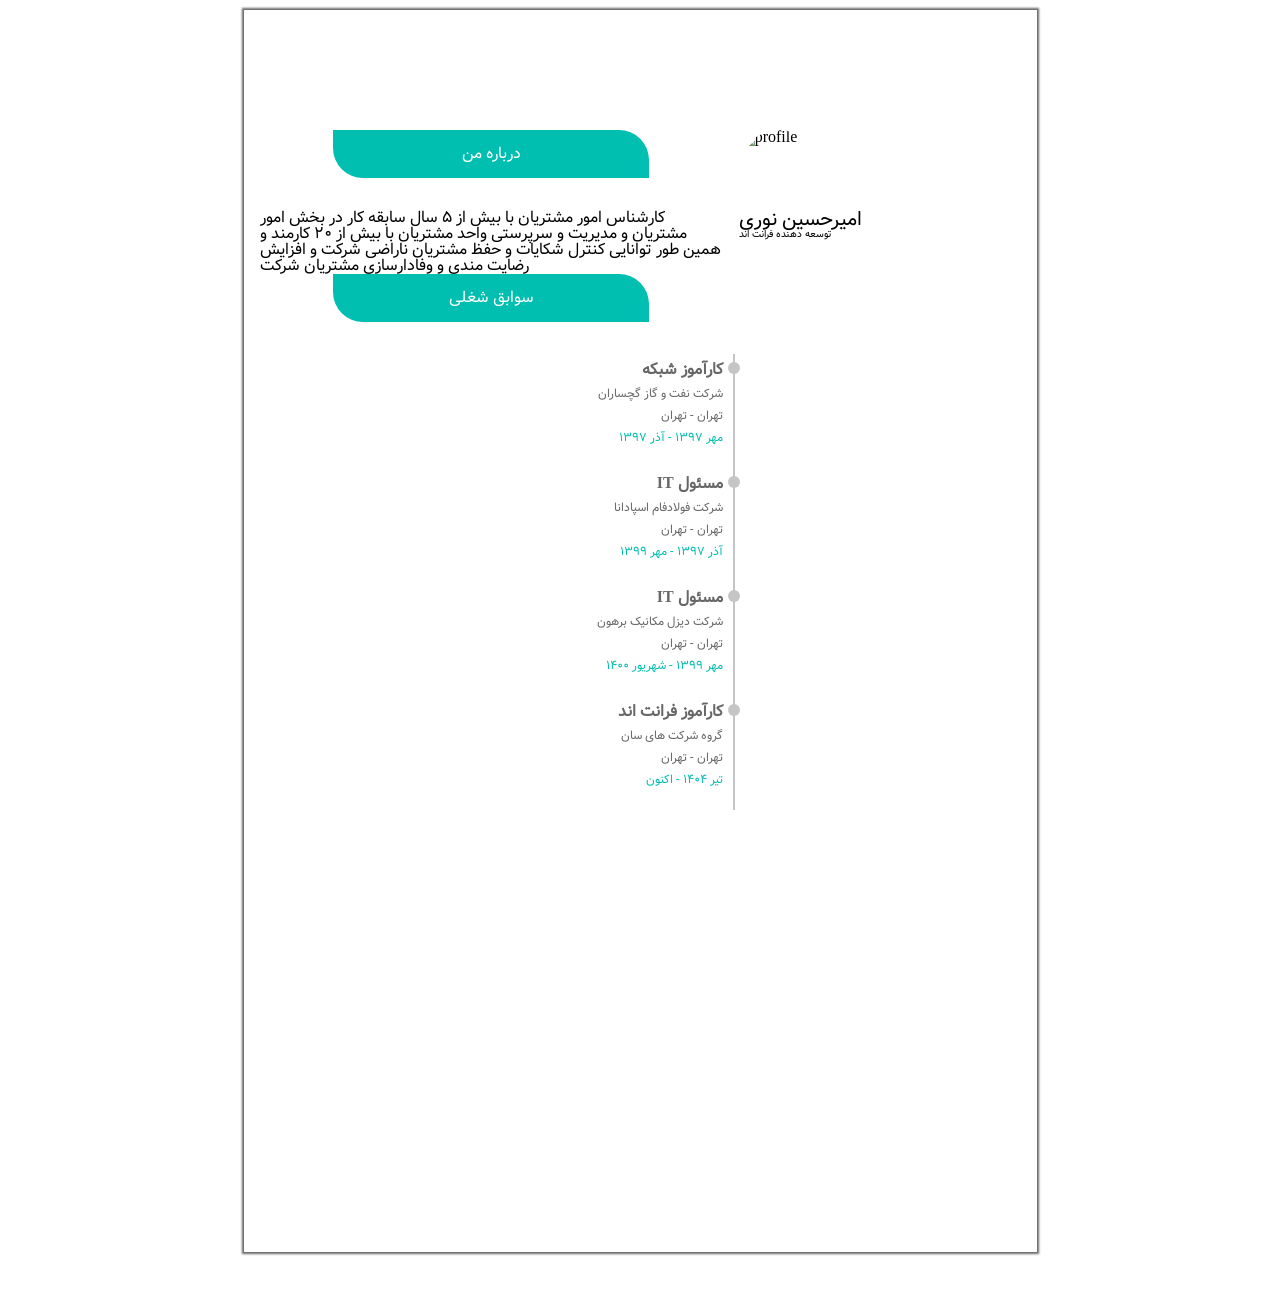
==== src/index.html @ 5779275a "fix:add 3 more work" ====
<!DOCTYPE html>
<html lang="en">
  <head>
    <meta charset="UTF-8" lang="fa-IR" dir="rtl" />
    <link rel="shortcut icon" href="favicon.ico" type="image/x-icon" />
    <link rel="stylesheet" href="./style/style.css" />
    <link rel="stylesheet" href="./style/reset.css" />
    <meta name="viewport" content="width=device-width, initial-scale=1.0" />
    <title>Document</title>
  </head>
  <body>
    <div class="container">
      <aside class="aside">
        <div class="aside__section">
          <h3 class="aside__section__title">درباره من</h3>
          <div class="aside__section__content">
            <p class="aside__section__about-me">
              کارشناس امور مشتریان با بیش از 5 سال سابقه کار در بخش امور مشتریان
              و مدیریت و سرپرستی واحد مشتریان با بیش از 20 کارمند و همین طور
              توانایی کنترل شکایات و حفظ مشتریان ناراضی شرکت و افزایش رضایت مندی
              و وفادارسازی مشتریان شرکت
            </p>
          </div>
        </div>
        <div class="aside__section">
          <h3 class="aside__section__title">سوابق شغلی</h3>
          <div class="aside__section__content">
            <div class="aside__section__work-experience work-1">
              <div class="work-experience__title">کارآموز شبکه</div>
              <div class="work-experience__office">شرکت نفت و گاز گچساران</div>
              <div class="work-experience__city">تهران - تهران</div>
              <div class="work-experience__duration">مهر 1397 - آذر 1397</div>
            </div>
            <div class="aside__section__work-experience work-2">
              <div class="work-experience__title">مسئول IT</div>
              <div class="work-experience__office">شرکت فولادفام اسپادانا</div>
              <div class="work-experience__city">تهران - تهران</div>
              <div class="work-experience__duration">آذر 1397 - مهر 1399</div>
            </div>
            <div class="aside__section__work-experience work-3">
              <div class="work-experience__title">مسئول IT</div>
              <div class="work-experience__office">شرکت دیزل مکانیک برهون</div>
              <div class="work-experience__city">تهران - تهران</div>
              <div class="work-experience__duration">
                مهر 1399 - شهریور 1400
              </div>
            </div>
            <div class="aside__section__work-experience work-4">
              <div class="work-experience__title">کارآموز فرانت اند</div>
              <div class="work-experience__office">گروه شرکت های سان</div>
              <div class="work-experience__city">تهران - تهران</div>
              <div class="work-experience__duration">تیر 1404 - اکنون</div>
            </div>
          </div>
        </div>
      </aside>
      <main class="main">
        <div class="Header__image__container">
          <img
            src="../assets/images/pro.jpg"
            alt="profile"
            class="header__image"
          />
        </div>

        <h1 class="header__title">امیرحسین نوری</h1>
        <p class="header__description">توسعه دهنده فرانت اند</p>
      </main>
    </div>
  </body>
</html>
---- src/style/style.css ----
@font-face {
    font-family: "Vazir" ;
    src: url(../../assets/fonts/Vazir/Vazir-FD-WOL.ttf) format(truetype);
}
@font-face {
    font-family: "Vazir" ;
    src: url(../../assets/fonts/Vazir/Vazir-FD-WOL.woff) format(woff);
}
@font-face {
    font-family: "Vazir" ;
    src: url(../../assets/fonts/Vazir/Vazir-FD-WOL.woff2) format(woff2);
}
@font-face {
    font-family: "Vazir-bold" ;
    src: url(../../assets/fonts/Vazir/Vazir-Bold-FD-WOL.ttf) format(truetype);
    font-weight: 600;
}
@font-face {
    font-family: "Vazir-bold" ;
    src: url(../../assets/fonts/Vazir/Vazir-Bold-FD-WOL.woff) format(woff);
    font-weight: 600;
}
@font-face {
    font-family: "Vazir-bold" ;
    src: url(../../assets/fonts/Vazir/Vazir-Bold-FD-WOL.woff2) format(woff2);
    font-weight: 600;
}
:root{
    --color-white:#fff;
    --color-black:#000;
    --color-gray:#676767;
    --color-gray-light:#c5c5c5;
    --color-green-dark:#00aa9d;
    --color-green-light:#00beb0;
    font-family: "Vazir";
}


body{
    display: flex;
    justify-content: center;
    align-items: center;
    row-gap: 16px;
    background-color: var(--color-white);
   
}
.container{
    width: 793px;
    height: 1122px;
    background-color: var(--color-white);
    display: flex;
    justify-content: center;
    align-items: center;
    gap: 16px;
    box-shadow: 0 0 2px 2px var(--color-gray);
    padding-top: 120px; 
    margin-top: 10px;
}
.main{
    flex-basis: 300px;
    height: inherit;
    padding: 32px 16px 32px 0;
}
.aside{
    flex-basis: 493px;
    height: inherit;
    padding: 64px 0 64px 16px;
}
/*header*/
.Header__image__container{
    width: 80px;
    height: 80px;
    border-radius: 50%;
}
.header__image{
    border-radius: 50%;
    width: 100%;
    height: 100%;
}
.header__title{
font-size: 20px;
}
.header__description{
font-size: 10px;
}

/*aside*/
.aside__section{
display: flex;
justify-content: center;
align-items: center;
flex-direction: column;
gap: 32px;
}
.aside__section__title{
background-color: var(--color-green-light);
font-size: 16px;
color: var(--color-white);
border-radius: 0 30px 0 30px;
justify-self: center;
padding: 16px 8px;
display: flex;
align-items: center;
justify-content: center;
width: 300px;
}
.aside__section__content{
display: flex;
flex-direction: column;
justify-content: center;
width: 100%;
}
/*about-me*/
.aside__section__about-me{

}

/*work experience*/
.aside__section__work-experience{
    direction: rtl;
    display: flex;
    flex-direction: column;
    align-items: self-start;
    row-gap: 10px;
    border-right: 2px solid var(--color-gray-light);
    padding-right: 10px;
    width: 100%;
    padding-top: 8px;
    padding-bottom: 24px;
}

.work-experience__title{
color: var(--color-gray);
font-size: 16px;
font-weight: 600;
position: relative;
}
.work-experience__title::before{
position: absolute;
content: "";
height: 12px;
background-color: var(--color-gray-light);
width: 12px;
top: 0px;
right: -17px;
border-radius: 50%;
}
.work-experience__office{
color: var(--color-gray);
font-size: 12px;
}
.work-experience__city{
color: var(--color-gray);
font-size: 12px;
}
.work-experience__duration{
color: var(--color-green-light);
font-size: 12px;
}
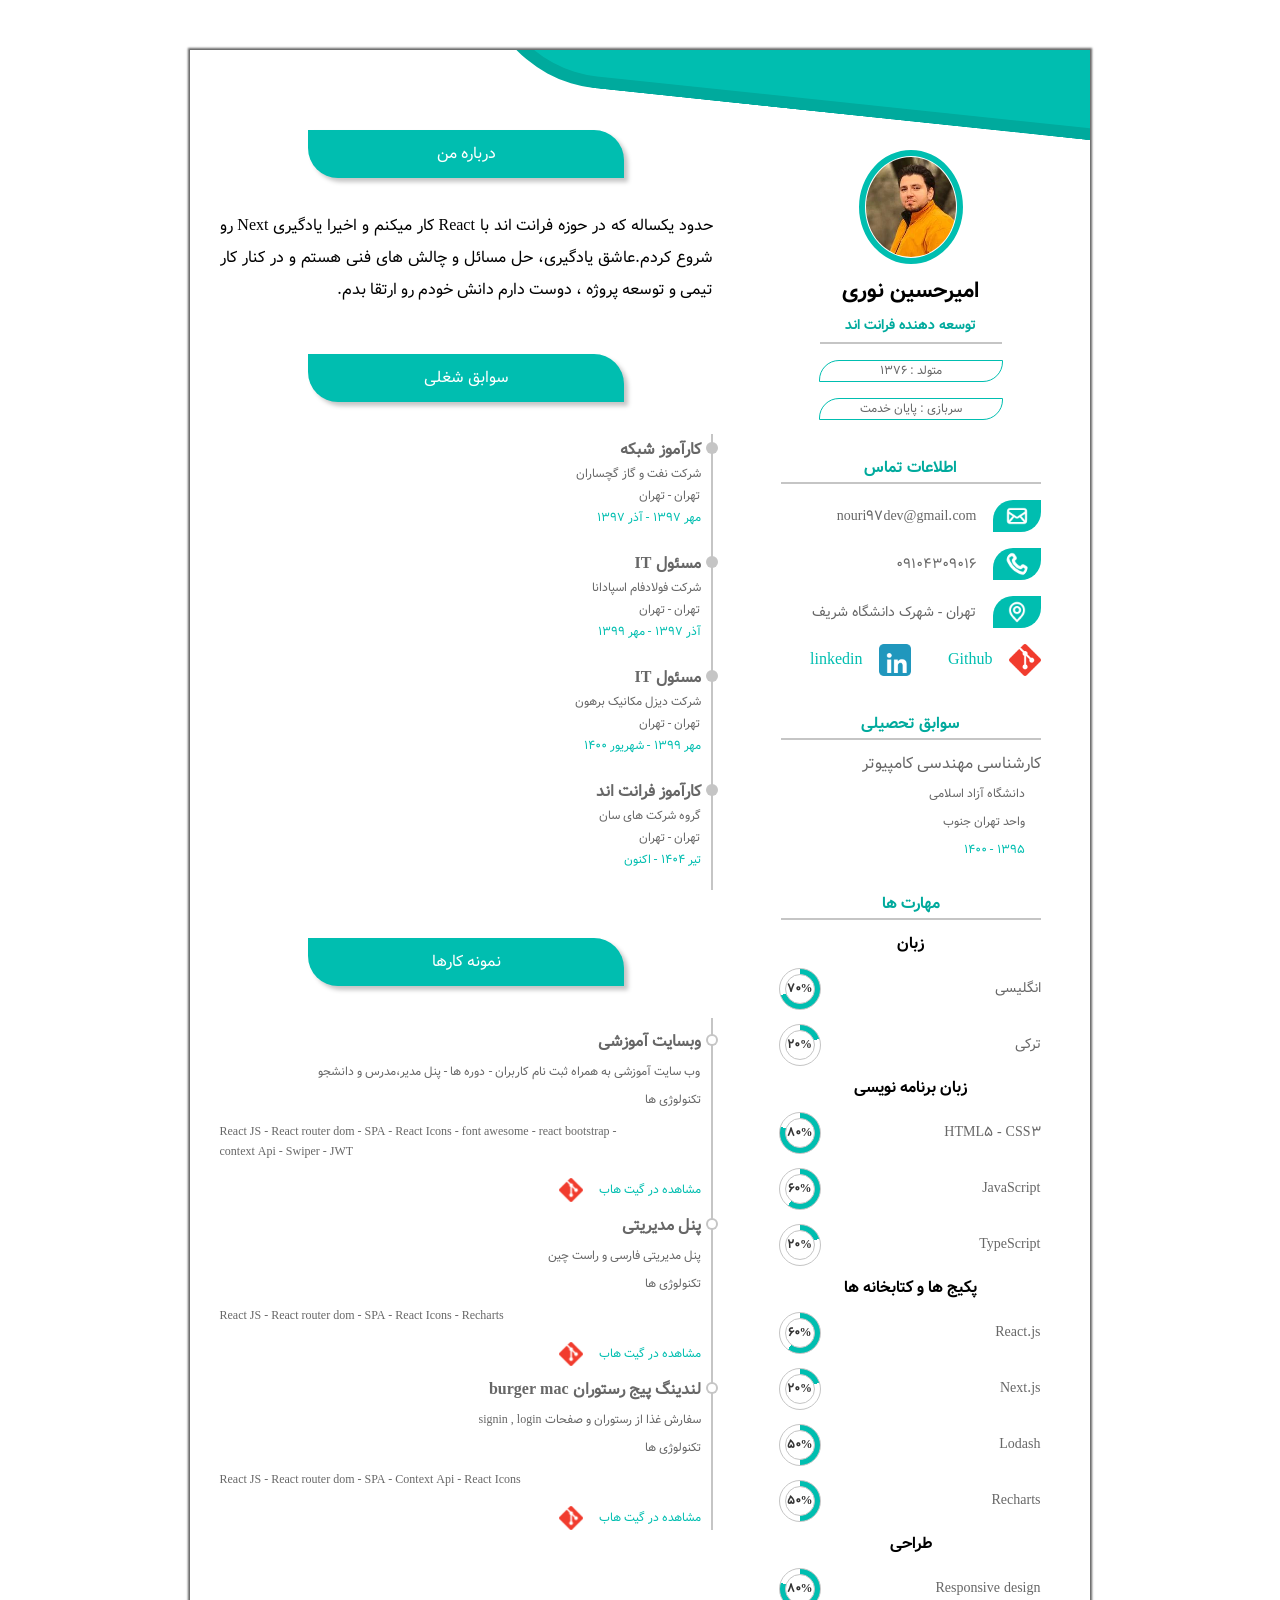
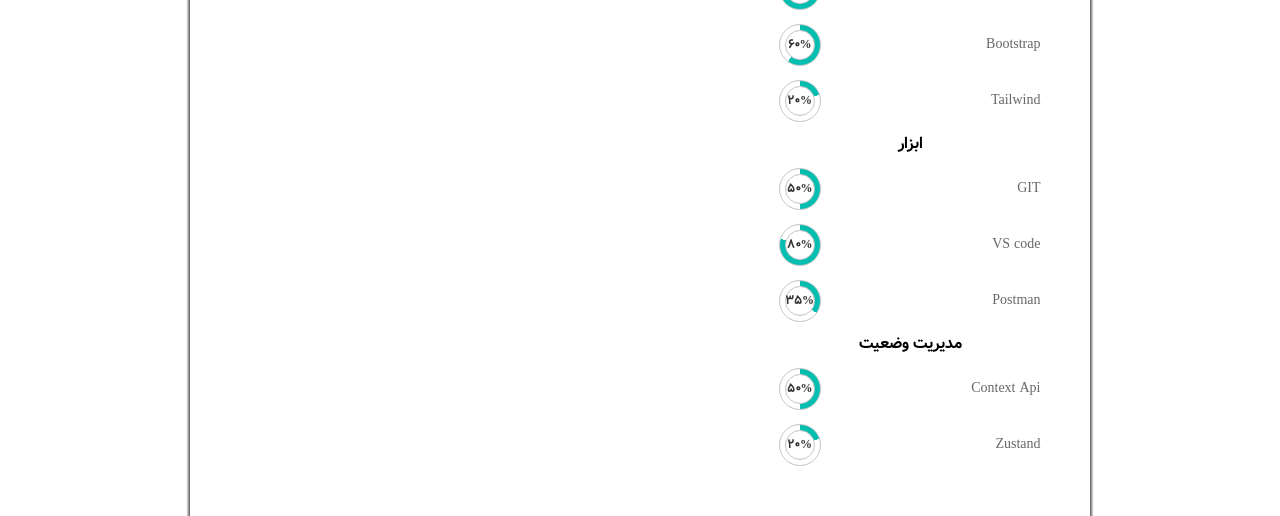
==== commit 2c6db4f9: "Merge branch 'amir-resume-aside-work-experience' into develope" ====
--- a/src/index.html
+++ b/src/index.html
@@ -9,23 +9,28 @@
     <title>Document</title>
   </head>
   <body>
-    <div class="container">
-      <aside class="aside">
-        <div class="aside__section">
-          <h3 class="aside__section__title">درباره من</h3>
-          <div class="aside__section__content">
-            <p class="aside__section__about-me">
-              کارشناس امور مشتریان با بیش از 5 سال سابقه کار در بخش امور مشتریان
-              و مدیریت و سرپرستی واحد مشتریان با بیش از 20 کارمند و همین طور
-              توانایی کنترل شکایات و حفظ مشتریان ناراضی شرکت و افزایش رضایت مندی
-              و وفادارسازی مشتریان شرکت
-            </p>
-          </div>
-        </div>
-        <div class="aside__section">
-          <h3 class="aside__section__title">سوابق شغلی</h3>
-          <div class="aside__section__content">
-            <div class="aside__section__work-experience work-1">
+    <div class="wrapper">
+      <div class="container--1">
+        <header class="header__design"></header>
+      </div>
+
+      <div class="container--2">
+        <aside class="aside">
+          <section class="aside__section">
+            <h3 class="aside__section__title">درباره من</h3>
+            <div class="aside__section__content">
+              <p class="aside__section__about-me">
+                حدود یکساله که در حوزه فرانت اند با React کار میکنم و اخیرا
+                یادگیری Next رو شروع کردم.عاشق یادگیری، حل مسائل و چالش های فنی
+                هستم و در کنار کار تیمی و توسعه پروژه ، دوست دارم دانش خودم رو
+                ارتقا بدم.
+              </p>
+            </div>
+          </section>
+          <section class="aside__section">
+            <h3 class="aside__section__title">سوابق شغلی</h3>
+            <div class="aside__section__content">
+              <div class="aside__section__work-experience work-1">
               <div class="work-experience__title">کارآموز شبکه</div>
               <div class="work-experience__office">شرکت نفت و گاز گچساران</div>
               <div class="work-experience__city">تهران - تهران</div>
@@ -46,26 +51,327 @@
               </div>
             </div>
             <div class="aside__section__work-experience work-4">
-              <div class="work-experience__title">کارآموز فرانت اند</div>
-              <div class="work-experience__office">گروه شرکت های سان</div>
-              <div class="work-experience__city">تهران - تهران</div>
-              <div class="work-experience__duration">تیر 1404 - اکنون</div>
-            </div>
-          </div>
-        </div>
-      </aside>
-      <main class="main">
-        <div class="Header__image__container">
-          <img
-            src="../assets/images/pro.jpg"
-            alt="profile"
-            class="header__image"
-          />
-        </div>
+                <div class="work-experience__title">کارآموز فرانت اند</div>
+                <div class="work-experience__office">گروه شرکت های سان</div>
+                <div class="work-experience__city">تهران - تهران</div>
+                <div class="work-experience__duration">تیر 1404 - اکنون</div>
+              </div>
+            </div>
+          </section>
+          <section class="aside__section">
+            <h3 class="aside__section__title">نمونه کارها</h3>
+            <div class="aside__section__content">
+              <div class="aside__section__portfolio portfolio-1">
+                <div class="portfolio__title">وبسایت آموزشی</div>
+                <div class="portfolio__desc">
+                  وب سایت آموزشی به همراه ثبت نام کاربران - دوره ها - پنل
+                  مدیر،مدرس و دانشجو
+                </div>
+                <div class="portfolio__technologies__name">تکنولوژی ها</div>
+                <div class="portfolio__technologies__list">
+                  React JS - React router dom - SPA - React Icons - font awesome
+                  - react bootstrap - context Api - Swiper - JWT
+                </div>
+                <div class="portfolio__link">
+                  <a
+                    href="https://github.com/AmirNouri97/learning-Site-ReactJS"
+                    target="_blank"
+                    >مشاهده در گیت هاب
+                    <span class="portfolio__technologies__image">
+                      <img src="../assets/icons/github.webp" alt="git" /> </span
+                  ></a>
+                </div>
+              </div>
+              <div class="aside__section__portfolio portfolio-2">
+                <div class="portfolio__title">پنل مدیریتی</div>
+                <div class="portfolio__desc">پنل مدیریتی فارسی و راست چین</div>
+                <div class="portfolio__technologies__name">تکنولوژی ها</div>
+                <div class="portfolio__technologies__list">
+                  React JS - React router dom - SPA - React Icons - Recharts
+                </div>
+                <div class="portfolio__link">
+                  <a
+                    href="https://github.com/AmirNouri97/cms-farsi"
+                    target="_blank"
+                    >مشاهده در گیت هاب
+                    <span class="portfolio__technologies__image">
+                      <img src="../assets/icons/github.webp" alt="git" /> </span
+                  ></a>
+                </div>
+              </div>
+              <div class="aside__section__portfolio portfolio-3">
+                <div class="portfolio__title">
+                  لندینگ پیج رستوران burger mac
+                </div>
+                <div class="portfolio__desc">
+                  سفارش غذا از رستوران و صفحات signin , login
+                </div>
+                <div class="portfolio__technologies__name">تکنولوژی ها</div>
+                <div class="portfolio__technologies__list">
+                  React JS - React router dom - SPA - Context Api - React Icons
+                </div>
+                <div class="portfolio__link">
+                  <a
+                    href="https://github.com/AmirNouri97/FoodDelivery_ReactJS"
+                    target="_blank"
+                    >مشاهده در گیت هاب
+                    <span class="portfolio__technologies__image">
+                      <img src="../assets/icons/github.webp" alt="git" /> </span
+                  ></a>
+                </div>
+              </div>
+            </div>
+          </section>
+        </aside>
+        <main class="main">
+          <section class="main__section">
+            <div class="profile">
+              <div class="profile__image__container">
+                <img
+                  src="../assets/images/profile.webp"
+                  alt="profile"
+                  class="header__image"
+                />
+              </div>
 
-        <h1 class="header__title">امیرحسین نوری</h1>
-        <p class="header__description">توسعه دهنده فرانت اند</p>
-      </main>
+              <h1 class="profile__title">امیرحسین نوری</h1>
+              <p class="profile__description">توسعه دهنده فرانت اند</p>
+              <p class="profile__age span">متولد : 1376</p>
+              <p class="profile__military span">سربازی : پایان خدمت</p>
+            </div>
+          </section>
+
+          <section class="main__section">
+            <h3 class="main__section__title">اطلاعات تماس</h3>
+            <div class="main__section__content">
+              <div class="main__section__contact-information">
+                <div class="contact-information__email d-flex">
+                  <span
+                    ><img
+                      class="contact-information__img"
+                      src="../assets/icons/mail.png"
+                      alt="mail" /></span
+                  ><a href="mailto:nouri97dev@gmail.com" target="_blank"
+                    >nouri97dev@gmail.com</a
+                  >
+                </div>
+                <div class="contact-information__tell d-flex">
+                  <span
+                    ><img
+                      class="contact-information__img"
+                      src="../assets/icons/call.png"
+                      alt="phone"
+                  /></span>
+                  <a href="tel:+989104309016">09104309016</a>
+                </div>
+                <div class="contact-information__address d-flex">
+                  <span
+                    ><img
+                      class="contact-information__img"
+                      src="../assets/icons/loc.png"
+                      alt="location"
+                  /></span>
+                  تهران - شهرک دانشگاه شریف
+                </div>
+                <div class="contact-information__links">
+                  <div class="contact-information__link d-flex">
+                    <span
+                      ><img
+                        src="../assets/icons/linkedin.webp"
+                        alt="linkedin" /></span
+                    ><a href="https://linkedin.com" target="_blank">
+                      linkedin
+                    </a>
+                  </div>
+                  <div class="contact-information__link d-flex">
+                    <span
+                      ><img
+                        src="../assets/icons/github.webp"
+                        alt="github" /></span
+                    ><a href="https://github.com/amirnouri97" target="_blank">
+                      Github
+                    </a>
+                  </div>
+                </div>
+              </div>
+            </div>
+          </section>
+          <section class="main__section">
+            <h3 class="main__section__title">سوابق تحصیلی</h3>
+            <div class="main__section__content">
+              <div class="main__section__education">
+                <div class="education__title">کارشناسی مهندسی کامپیوتر</div>
+                <div class="education__university">
+                  دانشگاه <span>آزاد</span> اسلامی
+                </div>
+                <div class="education__city">واحد تهران جنوب</div>
+                <div class="education__duration">1395 - 1400</div>
+              </div>
+            </div>
+          </section>
+          <section class="main__section">
+            <h3 class="main__section__title">مهارت ها</h3>
+            <div class="main__section__content">
+              <div class="main__section__skills">
+                <div class="Skill__category">
+                  <h3 class="Skill__category__title">زبان</h3>
+                  <div class="skill__wrapper">
+                    <div class="skill__title">انگلیسی</div>
+                    <div class="skill__average">
+                      <div class="skill__average--circle avr-70">
+                        <div class="skill__average--number">70%</div>
+                      </div>
+                    </div>
+                  </div>
+                  <div class="skill__wrapper">
+                    <div class="skill__title">ترکی</div>
+                    <div class="skill__average">
+                      <div class="skill__average--circle avr-20">
+                        <div class="skill__average--number">20%</div>
+                      </div>
+                    </div>
+                  </div>
+                </div>
+                <div class="Skill__category">
+                  <h3 class="Skill__category__title">زبان برنامه نویسی</h3>
+                  <div class="skill__wrapper">
+                    <div class="skill__title">HTML5 - CSS3</div>
+                    <div class="skill__average">
+                      <div class="skill__average--circle avr-80">
+                        <div class="skill__average--number">80%</div>
+                      </div>
+                    </div>
+                  </div>
+                  <div class="skill__wrapper">
+                    <div class="skill__title">JavaScript</div>
+                    <div class="skill__average">
+                      <div class="skill__average--circle avr-60">
+                        <div class="skill__average--number">60%</div>
+                      </div>
+                    </div>
+                  </div>
+                  <div class="skill__wrapper">
+                    <div class="skill__title">TypeScript</div>
+                    <div class="skill__average">
+                      <div class="skill__average--circle avr-20">
+                        <div class="skill__average--number">20%</div>
+                      </div>
+                    </div>
+                  </div>
+                </div>
+                <div class="Skill__category">
+                  <h3 class="Skill__category__title">پکیج ها و کتابخانه ها</h3>
+                  <div class="skill__wrapper">
+                    <div class="skill__title">React.js</div>
+                    <div class="skill__average">
+                      <div class="skill__average--circle avr-60">
+                        <div class="skill__average--number">60%</div>
+                      </div>
+                    </div>
+                  </div>
+                  <div class="skill__wrapper">
+                    <div class="skill__title">Next.js</div>
+                    <div class="skill__average">
+                      <div class="skill__average--circle avr-20">
+                        <div class="skill__average--number">20%</div>
+                      </div>
+                    </div>
+                  </div>
+                  <div class="skill__wrapper">
+                    <div class="skill__title">Lodash</div>
+                    <div class="skill__average">
+                      <div class="skill__average--circle avr-50">
+                        <div class="skill__average--number">50%</div>
+                      </div>
+                    </div>
+                  </div>
+                  <div class="skill__wrapper">
+                    <div class="skill__title">Recharts</div>
+                    <div class="skill__average">
+                      <div class="skill__average--circle avr-50">
+                        <div class="skill__average--number">50%</div>
+                      </div>
+                    </div>
+                  </div>
+                </div>
+                <div class="Skill__category">
+                  <h3 class="Skill__category__title">طراحی</h3>
+                  <div class="skill__wrapper">
+                    <div class="skill__title">Responsive design</div>
+                    <div class="skill__average">
+                      <div class="skill__average--circle avr-80">
+                        <div class="skill__average--number">80%</div>
+                      </div>
+                    </div>
+                  </div>
+                  <div class="skill__wrapper">
+                    <div class="skill__title">Bootstrap</div>
+                    <div class="skill__average">
+                      <div class="skill__average--circle avr-60">
+                        <div class="skill__average--number">60%</div>
+                      </div>
+                    </div>
+                  </div>
+                  <div class="skill__wrapper">
+                    <div class="skill__title">Tailwind</div>
+                    <div class="skill__average">
+                      <div class="skill__average--circle avr-20">
+                        <div class="skill__average--number">20%</div>
+                      </div>
+                    </div>
+                  </div>
+                </div>
+                <div class="Skill__category">
+                  <h3 class="Skill__category__title">ابزار</h3>
+                  <div class="skill__wrapper">
+                    <div class="skill__title">GIT</div>
+                    <div class="skill__average">
+                      <div class="skill__average--circle avr-50">
+                        <div class="skill__average--number">50%</div>
+                      </div>
+                    </div>
+                  </div>
+                  <div class="skill__wrapper">
+                    <div class="skill__title">VS code</div>
+                    <div class="skill__average">
+                      <div class="skill__average--circle avr-80">
+                        <div class="skill__average--number">80%</div>
+                      </div>
+                    </div>
+                  </div>
+                  <div class="skill__wrapper">
+                    <div class="skill__title">Postman</div>
+                    <div class="skill__average">
+                      <div class="skill__average--circle avr-35">
+                        <div class="skill__average--number">35%</div>
+                      </div>
+                    </div>
+                  </div>
+                </div>
+                <div class="Skill__category">
+                  <h3 class="Skill__category__title">مدیریت وضعیت</h3>
+                  <div class="skill__wrapper">
+                    <div class="skill__title">Context Api</div>
+                    <div class="skill__average">
+                      <div class="skill__average--circle avr-50">
+                        <div class="skill__average--number">50%</div>
+                      </div>
+                    </div>
+                  </div>
+                  <div class="skill__wrapper">
+                    <div class="skill__title">Zustand</div>
+                    <div class="skill__average">
+                      <div class="skill__average--circle avr-20">
+                        <div class="skill__average--number">20%</div>
+                      </div>
+                    </div>
+                  </div>
+                </div>
+              </div>
+            </div>
+          </section>
+        </main>
+      </div>
     </div>
   </body>
 </html>
--- a/src/style/style.css
+++ b/src/style/style.css
@@ -40,33 +40,65 @@
     display: flex;
     justify-content: center;
     align-items: center;
-    row-gap: 16px;
     background-color: var(--color-white);
+    padding-top: 50px !important;
    
 }
-.container{
+.wrapper{
+    position: relative;
+    display: flex;
+    padding-top: 80px;
+    align-items: center;
+    justify-content: center;
+    width: 900px;
+    /* height: 1122px; */
+    min-height: 1022px;
+    background-color: var(--color-white);
+    box-shadow: 0 0 2px 2px var(--color-gray);
+
+}
+.container--1{
+    height: 100px;
     width: 793px;
-    height: 1122px;
-    background-color: var(--color-white);
-    display: flex;
-    justify-content: center;
-    align-items: center;
-    gap: 16px;
-    box-shadow: 0 0 2px 2px var(--color-gray);
-    padding-top: 120px; 
-    margin-top: 10px;
-}
+    overflow: hidden;
+    position: absolute;
+    top: 0;
+    right: 0;
+}
+.container--2{
+    max-height: auto;
+    display: flex;
+    justify-content: center;
+    gap: 48px;
+}
+/*header__design*/
+.header__design{
+    width: 105%;
+    height: 106px;
+    position: absolute;
+    top: -60px;
+    right: -30%;
+    background-color: var(--color-green-light);
+    border: 12px solid var(--color-green-dark);
+    border-radius: 0 0 0 200px;
+    transform: rotate(6deg);
+}
+
+
 .main{
     flex-basis: 300px;
     height: inherit;
-    padding: 32px 16px 32px 0;
+    padding: 0 16px 32px 0;
 }
 .aside{
     flex-basis: 493px;
     height: inherit;
-    padding: 64px 0 64px 16px;
-}
+    padding: 0 0 64px 16px;
+}
+
+
 /*header*/
+
 .Header__image__container{
     width: 80px;
     height: 80px;
@@ -79,11 +111,62 @@
 }
 .header__title{
 font-size: 20px;
+
 }
 .header__description{
 font-size: 10px;
-}
-
+padding-bottom: 8px;
+border-bottom: 2px solid var(--color-gray-light);
+}
+
+/*profile*/
+.profile{
+        display: flex;
+    align-items: center;
+    justify-content: center;
+    flex-direction: column;
+    row-gap: 16px;
+}
+.profile__image__container{
+    display: flex;
+    justify-content: center;
+    align-items: center;
+    width: 90px;
+    height: 100px;
+    border-radius: 50%;
+    border: 6px solid var(--color-green-light);
+    padding: 1px;
+    
+}
+.profile__image{
+    border-radius: 50%;
+    width: 100%;
+    height: 100%;
+}
+.profile__title{
+font-size: 22px;
+font-family: "Vazir-bold";
+
+}
+.profile__description{
+        width: 70%;
+        text-align: center;
+font-size: 14px;
+font-family: "Vazir-bold";
+padding-bottom: 10px;
+border-bottom: 2px solid var(--color-gray-light);
+color: var(--color-green-dark);
+}
+.profile__age{
+    font-size: 12px;
+padding-bottom: 4px;
+color: var(--color-gray);
+}
+.profile__military{
+font-size: 12px;
+color: var(--color-gray);
+padding-bottom: 8px;
+}
 /*aside*/
 .aside__section{
 display: flex;
@@ -91,9 +174,11 @@
 align-items: center;
 flex-direction: column;
 gap: 32px;
+padding-bottom: 48px;
 }
 .aside__section__title{
 background-color: var(--color-green-light);
+filter: drop-shadow(4px 4px 2px #c5c5c5);
 font-size: 16px;
 color: var(--color-white);
 border-radius: 0 30px 0 30px;
@@ -112,6 +197,9 @@
 }
 /*about-me*/
 .aside__section__about-me{
+    direction: rtl;
+    line-height: 32px;
+    text-align: justify;
 
 }
 
@@ -124,7 +212,6 @@
     row-gap: 10px;
     border-right: 2px solid var(--color-gray-light);
     padding-right: 10px;
-    width: 100%;
     padding-top: 8px;
     padding-bottom: 24px;
 }
@@ -156,4 +243,248 @@
 .work-experience__duration{
 color: var(--color-green-light);
 font-size: 12px;
+}
+/*portfolio*/
+
+.aside__section__portfolio{
+     direction: rtl;
+    display: flex;
+    flex-direction: column;
+    align-items: self-start;
+    row-gap: 16px;
+    border-right: 2px solid var(--color-gray-light);
+    padding-right: 10px;
+    padding-top: 16px;
+}
+.portfolio__title{
+color: var(--color-gray);
+font-size: 16px;
+font-weight: 600;
+position: relative;
+}
+.portfolio__title::before{
+position: absolute;
+content: "";
+height: 12px;
+background-color: var(--color-gray-light);
+width: 12px;
+top: 0px;
+right: -17px;
+border-radius: 50%;
+}
+.portfolio__title::after{
+position: absolute;
+content: "";
+height: 8px;
+background-color: var(--color-white);
+width: 8px;
+top: 2px;
+right: -15px;
+border-radius: 50%;
+}
+.portfolio__desc{
+color: var(--color-gray);
+font-size: 12px;
+}
+.portfolio__technologies__list{
+width: 90%;
+direction: ltr;
+line-height: 20px;
+color: var(--color-gray);
+font-size: 12px;
+}
+.portfolio__technologies__name{
+color: var(--color-gray);
+font-size: 12px;
+}
+.portfolio__technologies__image img{
+width: 24px;
+}
+.portfolio__link a{
+     color: var(--color-green-light);
+    font-size: 12px;
+    display: flex;
+    justify-content: center;
+    align-items: center;
+    column-gap: 16px;
+}
+/*education*/
+.main__section{
+    padding: 20px;
+}
+.main__section__title{
+    font-family: 'Vazir-bold';
+    color: var(--color-green-dark);
+    text-align: center;
+    border-bottom: 2px solid var(--color-gray-light);
+    padding-bottom: 6px;
+}
+.main__section__content{
+    padding-top: 16px;
+display: flex;
+flex-direction: column;
+justify-content: center;
+width: 100%;
+}
+.main__section__education{
+    direction: rtl;
+display: flex;
+flex-direction: column;
+justify-content: center;
+width: 100%;
+row-gap: 16px;
+}
+.education__title{
+color: var(--color-gray);
+font-size: 16px;
+}
+.education__university{
+color: var(--color-gray);
+font-size: 12px;
+    padding-right: 16px;
+}
+.education__city{
+color: var(--color-gray);
+font-size: 12px;
+    padding-right: 16px;
+}
+.education__duration{
+color: var(--color-green-light);
+font-size: 12px;
+    padding-right: 16px;
+}
+.span{
+    border: 1px solid var(--color-green-light);
+    border-radius: 20px 0 20px 0;
+    display: inline-block;
+    width: 70%;
+    text-align: center;
+    padding: 4px 0;
+}
+/*call information*/
+.d-flex{
+    display: flex;
+    align-items: center;
+    justify-content: start;
+    direction: rtl;
+    column-gap: 16px;
+    width: 100%;
+}
+.main__section__contact-information{
+    display: flex;
+    justify-content: center;
+    align-items: center;
+    flex-direction: column;
+    row-gap: 16px;
+
+}
+.contact-information__img{
+    width: 24px;
+    height: 24px;
+    background-color: var(--color-green-light);
+    border-radius: 20px 0 20px 0 ;
+    padding: 4px 12px;
+}
+.contact-information__email a{
+color: var(--color-gray);
+    font-size: 14px;
+}
+.contact-information__tell a{
+color: var(--color-gray);
+    font-size: 14px;
+}
+.contact-information__address{
+color: var(--color-gray);
+    font-size: 14px;
+}
+.contact-information__links{
+    width: 100%;
+    display: flex;
+    align-items: center;
+    justify-content: space-between;
+}
+.contact-information__link a{
+color: var(--color-green-light);
+    font-size: 16px;
+}
+.contact-information__link img{
+    width: 32px;
+    height: 32px;
+}
+/*skills*/
+.main__section__skills{
+    display: flex;
+    justify-content: center;
+    align-items: center;
+    flex-direction: column;
+    row-gap: 16px;
+}
+.Skill__category{
+display: flex;
+    justify-content: center;
+    align-items: center;
+    flex-direction: column;
+    row-gap: 16px;
+    width: 100%;
+}
+.Skill__category__title{
+font-family: "Vazir-bold";
+}
+.skill__wrapper{
+display: flex;
+    justify-content: space-between;
+    align-items: center;
+    direction: rtl;
+    width: 100%;
+}
+.skill__title{
+color: var(--color-gray);
+font-size: 14px;
+}
+.skill__average{
+width: 40px;
+  height: 40px;
+}
+.skill__average--circle{
+width: 100%;
+  height: 100%;
+  border-radius: 50%;
+  display: flex;
+  align-items: center;
+  justify-content: center;
+  font-size: 24px;
+  color: #333;
+  font-weight: bold;
+  border: 1px solid var(--color-gray-light);
+}
+.skill__average--number{
+    border: 1px solid var(--color-gray-light);
+    display: flex;
+    align-items: center;
+    justify-content: center;
+position: absolute;
+width: 28px;
+  height: 28px;
+font-size: 12px;
+background: var(--color-white);
+  border-radius: 50%;
+}
+
+.avr-70{
+    background: conic-gradient(var(--color-green-light) 0% 70%, var(--color-white) 70% 100%);
+}
+.avr-60{
+    background: conic-gradient(var(--color-green-light) 0% 60%, var(--color-white) 60% 100%);
+}
+.avr-20{
+    background: conic-gradient(var(--color-green-light) 0% 20%, var(--color-white) 20% 100%);
+}
+.avr-80{
+    background: conic-gradient(var(--color-green-light) 0% 80%, var(--color-white) 80% 100%);
+}
+.avr-50{
+    background: conic-gradient(var(--color-green-light) 0% 50%, var(--color-white) 50% 100%);
+}
+.avr-35{
+    background: conic-gradient(var(--color-green-light) 0% 35%, var(--color-white) 35% 100%);
 }
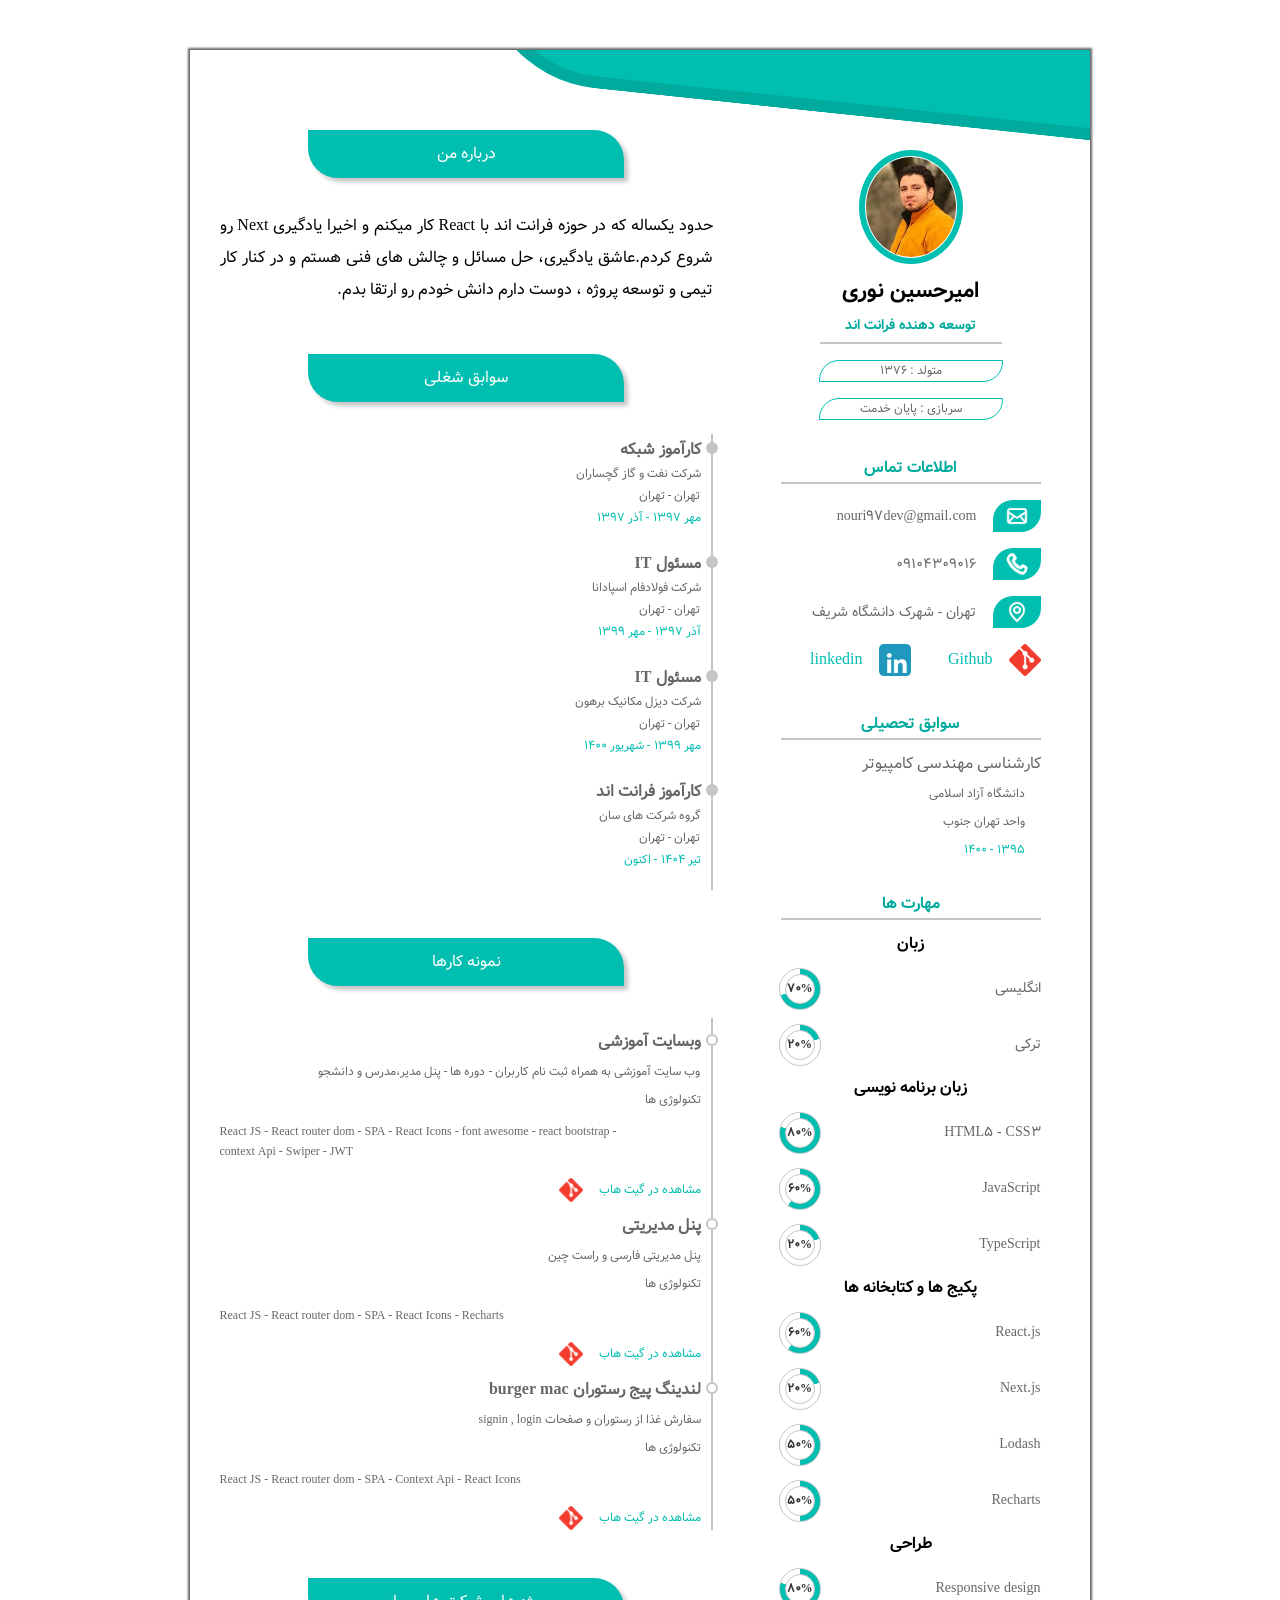
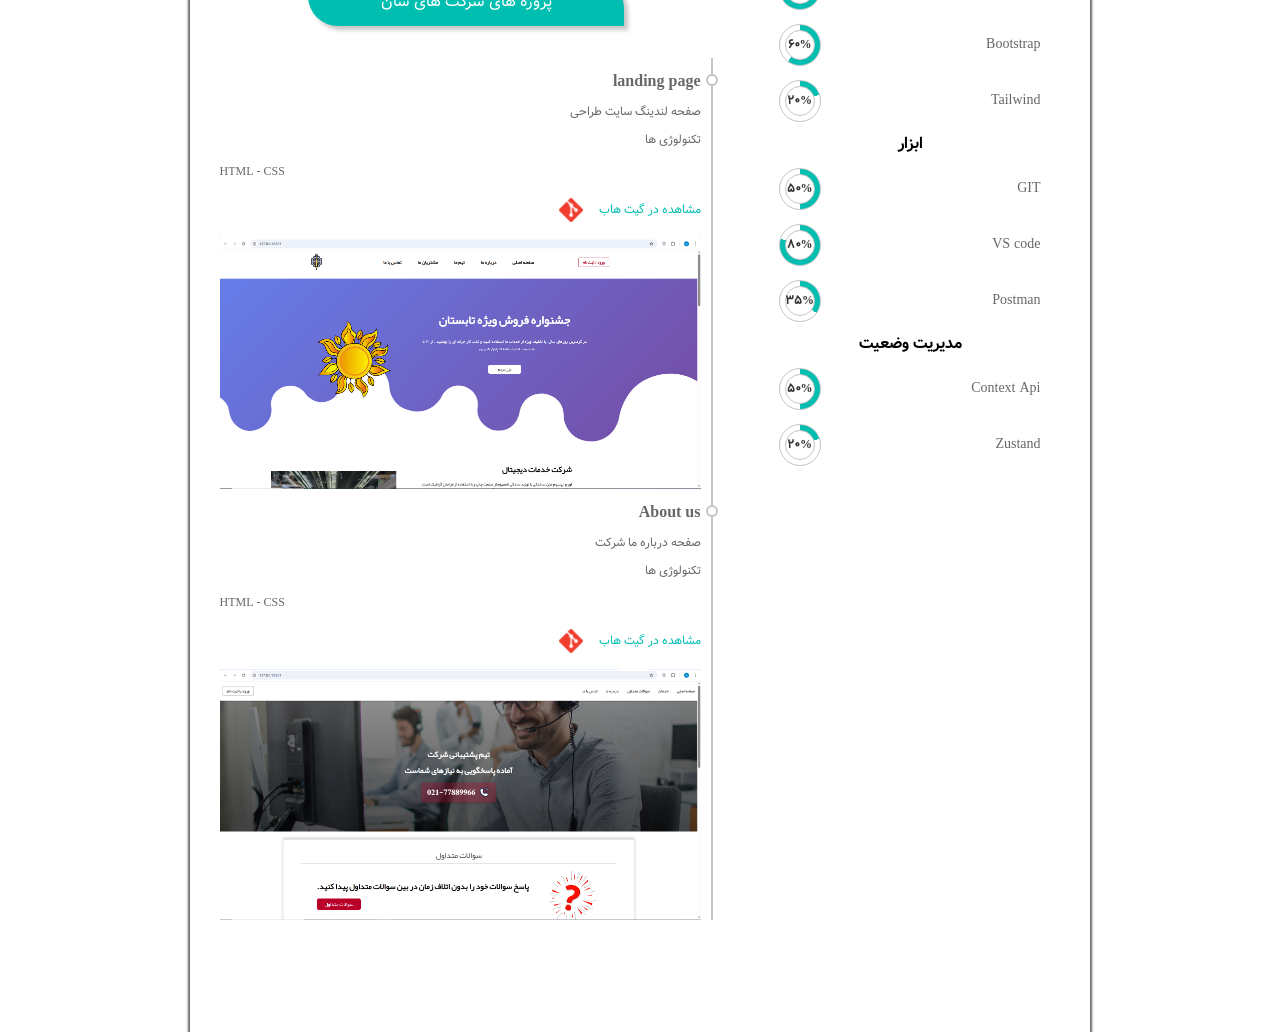
==== commit 8d999a48: "feat : add 2 projects of son group" ====
--- a/src/index.html
+++ b/src/index.html
@@ -31,26 +31,32 @@
             <h3 class="aside__section__title">سوابق شغلی</h3>
             <div class="aside__section__content">
               <div class="aside__section__work-experience work-1">
-              <div class="work-experience__title">کارآموز شبکه</div>
-              <div class="work-experience__office">شرکت نفت و گاز گچساران</div>
-              <div class="work-experience__city">تهران - تهران</div>
-              <div class="work-experience__duration">مهر 1397 - آذر 1397</div>
-            </div>
-            <div class="aside__section__work-experience work-2">
-              <div class="work-experience__title">مسئول IT</div>
-              <div class="work-experience__office">شرکت فولادفام اسپادانا</div>
-              <div class="work-experience__city">تهران - تهران</div>
-              <div class="work-experience__duration">آذر 1397 - مهر 1399</div>
-            </div>
-            <div class="aside__section__work-experience work-3">
-              <div class="work-experience__title">مسئول IT</div>
-              <div class="work-experience__office">شرکت دیزل مکانیک برهون</div>
-              <div class="work-experience__city">تهران - تهران</div>
-              <div class="work-experience__duration">
-                مهر 1399 - شهریور 1400
-              </div>
-            </div>
-            <div class="aside__section__work-experience work-4">
+                <div class="work-experience__title">کارآموز شبکه</div>
+                <div class="work-experience__office">
+                  شرکت نفت و گاز گچساران
+                </div>
+                <div class="work-experience__city">تهران - تهران</div>
+                <div class="work-experience__duration">مهر 1397 - آذر 1397</div>
+              </div>
+              <div class="aside__section__work-experience work-2">
+                <div class="work-experience__title">مسئول IT</div>
+                <div class="work-experience__office">
+                  شرکت فولادفام اسپادانا
+                </div>
+                <div class="work-experience__city">تهران - تهران</div>
+                <div class="work-experience__duration">آذر 1397 - مهر 1399</div>
+              </div>
+              <div class="aside__section__work-experience work-3">
+                <div class="work-experience__title">مسئول IT</div>
+                <div class="work-experience__office">
+                  شرکت دیزل مکانیک برهون
+                </div>
+                <div class="work-experience__city">تهران - تهران</div>
+                <div class="work-experience__duration">
+                  مهر 1399 - شهریور 1400
+                </div>
+              </div>
+              <div class="aside__section__work-experience work-4">
                 <div class="work-experience__title">کارآموز فرانت اند</div>
                 <div class="work-experience__office">گروه شرکت های سان</div>
                 <div class="work-experience__city">تهران - تهران</div>
@@ -118,6 +124,55 @@
                     <span class="portfolio__technologies__image">
                       <img src="../assets/icons/github.webp" alt="git" /> </span
                   ></a>
+                </div>
+              </div>
+            </div>
+          </section>
+          <section class="aside__section">
+            <h3 class="aside__section__title">پروژه های شرکت های سان</h3>
+            <div class="aside__section__content">
+              <div class="aside__section__portfolio portfolio-1">
+                <div class="portfolio__title">landing page</div>
+                <div class="portfolio__desc">صفحه لندینگ سایت طراحی</div>
+                <div class="portfolio__technologies__name">تکنولوژی ها</div>
+                <div class="portfolio__technologies__list">HTML - CSS</div>
+                <div class="portfolio__link">
+                  <a
+                    href="https://github.com/AmirNouri97/SON-projects"
+                    target="_blank"
+                    >مشاهده در گیت هاب
+                    <span class="portfolio__technologies__image">
+                      <img src="../assets/icons/github.webp" alt="git" /> </span
+                  ></a>
+                </div>
+                <div class="portfolio__demo">
+                  <img
+                    class="portfolio__demo__img"
+                    src="../assets/images/portfolio-1.PNG"
+                    alt="gif"
+                  />
+                </div>
+              </div>
+              <div class="aside__section__portfolio portfolio-2">
+                <div class="portfolio__title">About us</div>
+                <div class="portfolio__desc">صفحه درباره ما شرکت</div>
+                <div class="portfolio__technologies__name">تکنولوژی ها</div>
+                <div class="portfolio__technologies__list">HTML - CSS</div>
+                <div class="portfolio__link">
+                  <a
+                    href="https://github.com/AmirNouri97/SON-project2"
+                    target="_blank"
+                    >مشاهده در گیت هاب
+                    <span class="portfolio__technologies__image">
+                      <img src="../assets/icons/github.webp" alt="git" /> </span
+                  ></a>
+                </div>
+                <div class="portfolio__demo">
+                  <img
+                    class="portfolio__demo__img"
+                    src="../assets/images/portfolio-2.PNG"
+                    alt="gif"
+                  />
                 </div>
               </div>
             </div>
--- a/src/style/style.css
+++ b/src/style/style.css
@@ -55,6 +55,7 @@
     min-height: 1022px;
     background-color: var(--color-white);
     box-shadow: 0 0 2px 2px var(--color-gray);
+    animation: shadowPulse 3s infinite ease-in-out ;
 
 }
 .container--1{
@@ -487,4 +488,17 @@
 }
 .avr-35{
     background: conic-gradient(var(--color-green-light) 0% 35%, var(--color-white) 35% 100%);
+}
+
+/*shadow pulse */
+@keyframes shadowPulse {
+    0% {
+    box-shadow: 0 0 8px 4px var(--color-green-dark);
+  }
+  50% {
+    box-shadow: 0 0 20px 4px var(--color-green-light);
+  }
+  100% {
+    box-shadow: 0 0 8px 4px var(--color-green-dark);
+  }
 }
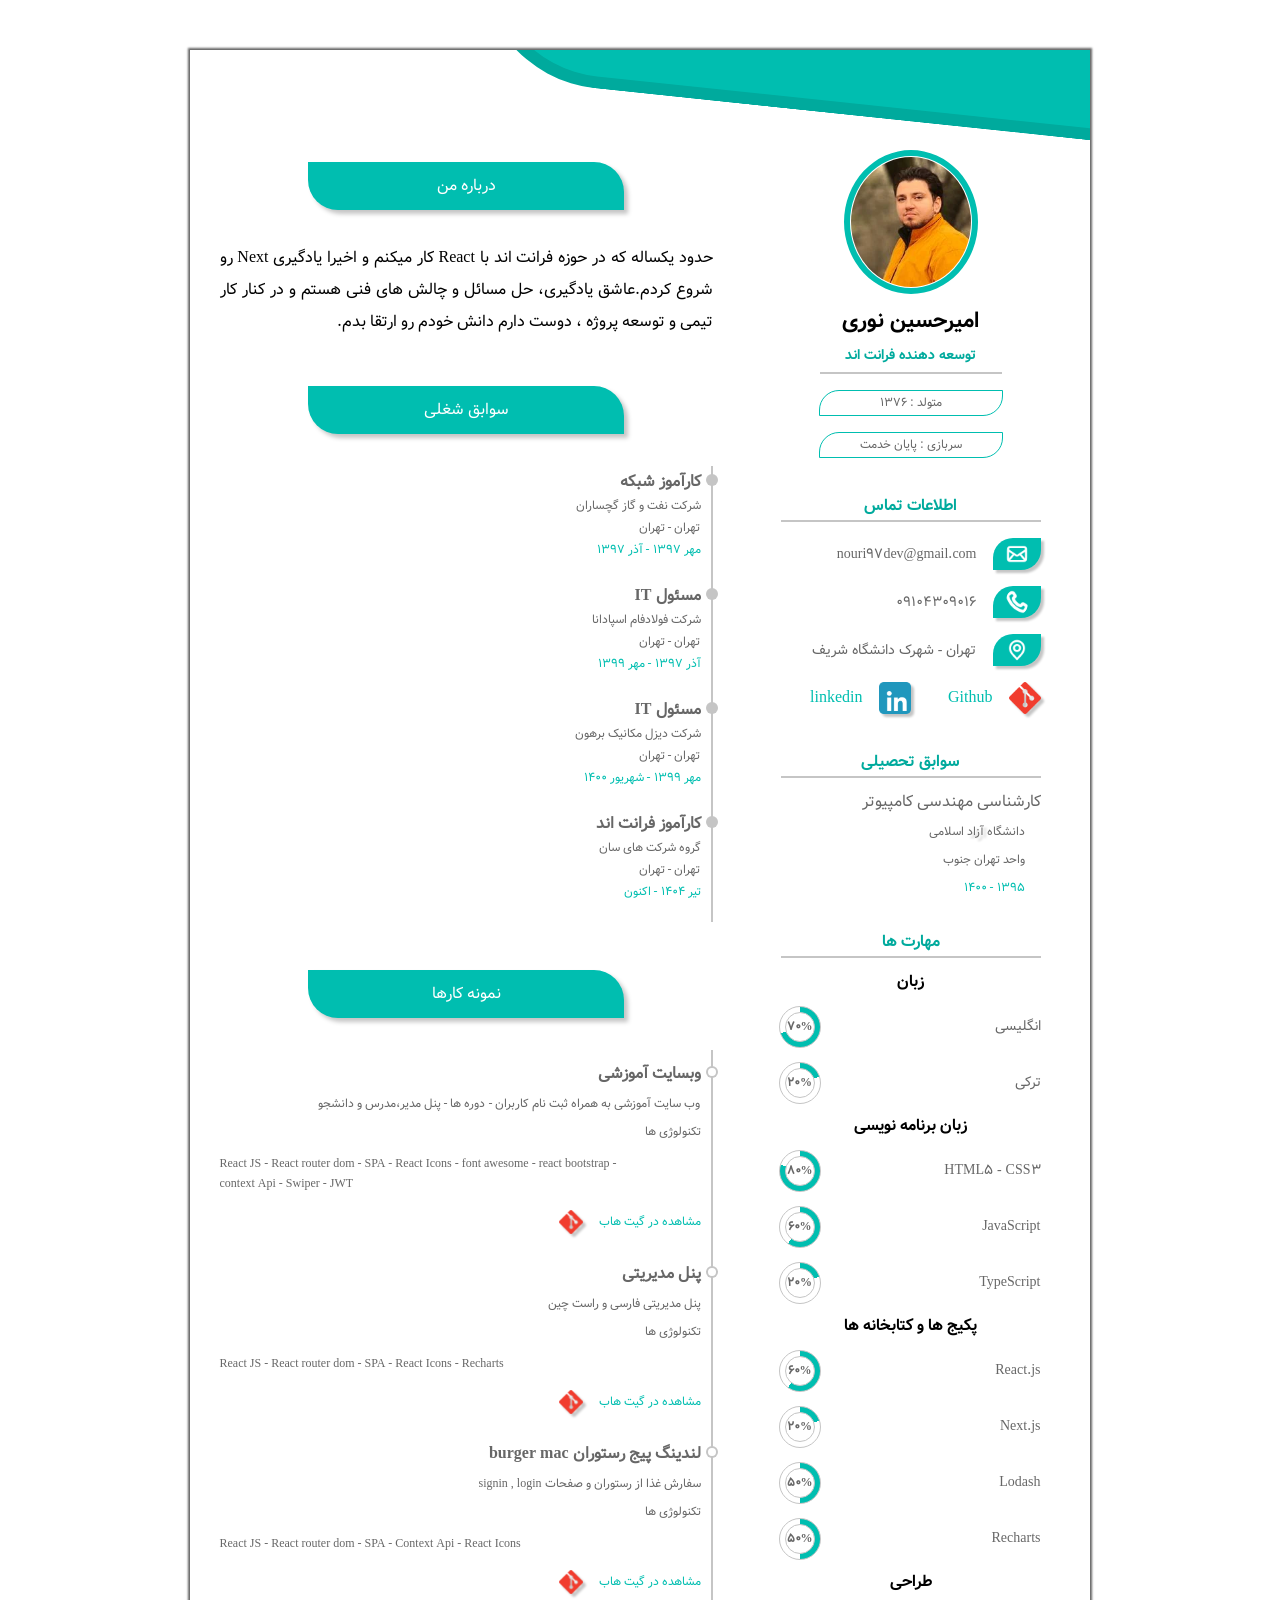
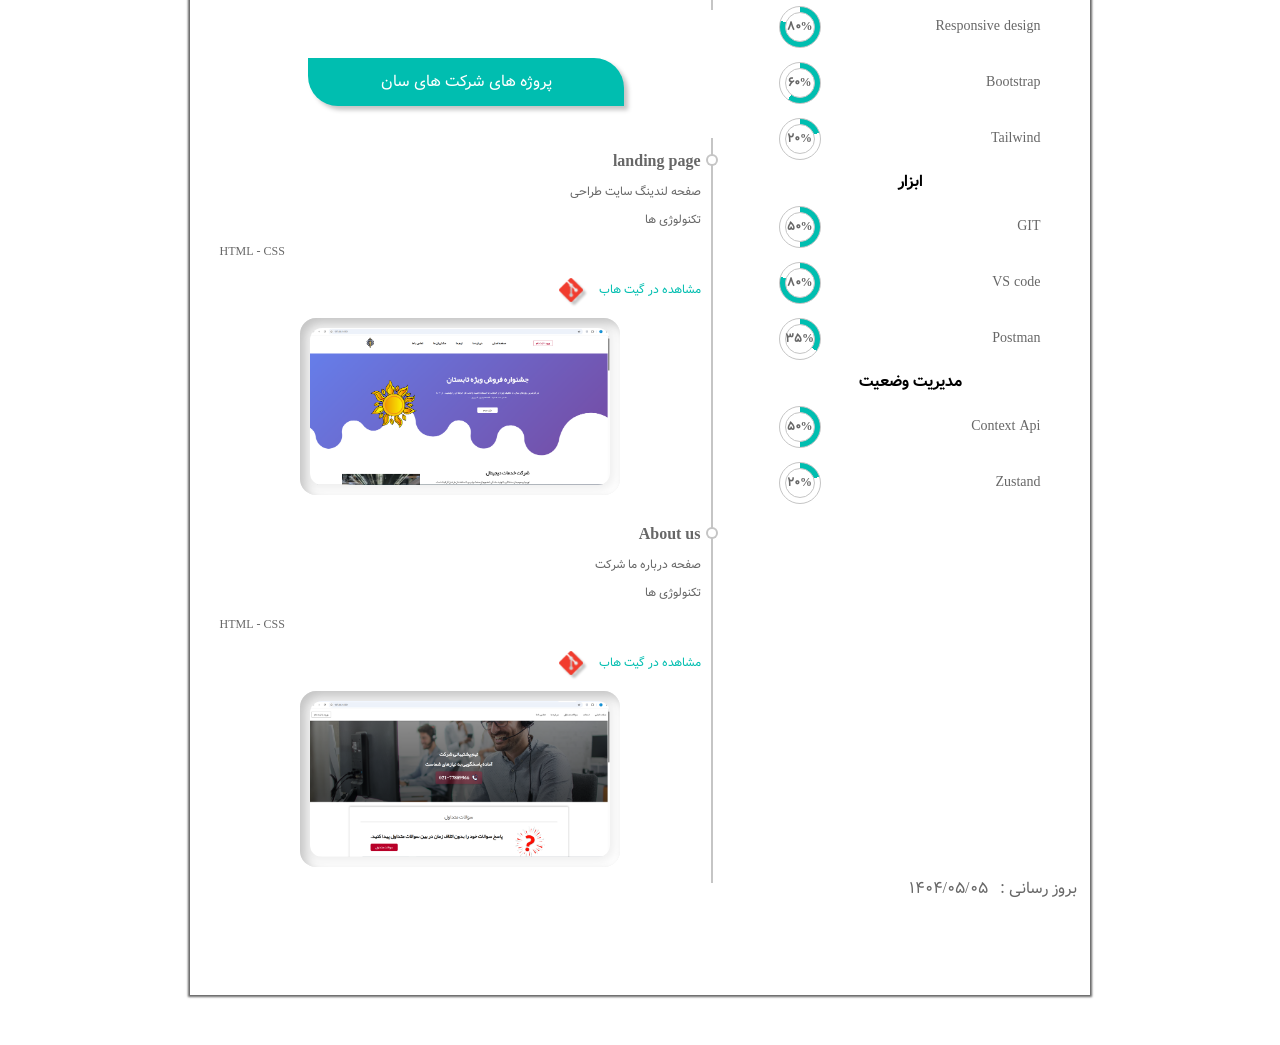
==== commit 52aa65de: "feat : add last update time of resume - style:fix image style and other elements" ====
--- a/src/index.html
+++ b/src/index.html
@@ -146,11 +146,16 @@
                   ></a>
                 </div>
                 <div class="portfolio__demo">
-                  <img
-                    class="portfolio__demo__img"
-                    src="../assets/images/portfolio-1.PNG"
-                    alt="gif"
-                  />
+                  <a
+                    href="https://github.com/AmirNouri97/SON-projects"
+                    target="_blank"
+                  >
+                    <img
+                      class="portfolio__demo__img"
+                      src="../assets/images/portfolio-1.PNG"
+                      alt="gif"
+                    />
+                  </a>
                 </div>
               </div>
               <div class="aside__section__portfolio portfolio-2">
@@ -168,11 +173,16 @@
                   ></a>
                 </div>
                 <div class="portfolio__demo">
-                  <img
-                    class="portfolio__demo__img"
-                    src="../assets/images/portfolio-2.PNG"
-                    alt="gif"
-                  />
+                  <a
+                    href="https://github.com/AmirNouri97/SON-project2"
+                    target="_blank"
+                  >
+                    <img
+                      class="portfolio__demo__img"
+                      src="../assets/images/portfolio-2.PNG"
+                      alt="gif"
+                    />
+                  </a>
                 </div>
               </div>
             </div>
@@ -425,6 +435,11 @@
               </div>
             </div>
           </section>
+
+          <div class="resume__update__date">
+            <p class="resume__update__date--text">بروز رسانی :</p>
+            <p class="resume__update__date--time">1404/05/05</p>
+          </div>
         </main>
       </div>
     </div>
--- a/src/style/style.css
+++ b/src/style/style.css
@@ -42,7 +42,11 @@
     align-items: center;
     background-color: var(--color-white);
     padding-top: 50px !important;
+    padding-bottom: 50px !important;
    
+}
+span{
+    filter: drop-shadow(3px 3px 1px #c5c5c5);
 }
 .wrapper{
     position: relative;
@@ -90,11 +94,12 @@
     flex-basis: 300px;
     height: inherit;
     padding: 0 16px 32px 0;
+    position: relative;
 }
 .aside{
     flex-basis: 493px;
     height: inherit;
-    padding: 0 0 64px 16px;
+    padding: 32px 0 64px 16px;
 }
 
 
@@ -132,8 +137,8 @@
     display: flex;
     justify-content: center;
     align-items: center;
-    width: 90px;
-    height: 100px;
+    width: 120px;
+    height: 130px;
     border-radius: 50%;
     border: 6px solid var(--color-green-light);
     padding: 1px;
@@ -256,6 +261,7 @@
     border-right: 2px solid var(--color-gray-light);
     padding-right: 10px;
     padding-top: 16px;
+    padding-bottom: 16px;
 }
 .portfolio__title{
 color: var(--color-gray);
@@ -360,7 +366,7 @@
     display: inline-block;
     width: 70%;
     text-align: center;
-    padding: 4px 0;
+    padding: 6px 0;
 }
 /*call information*/
 .d-flex{
@@ -469,25 +475,68 @@
 font-size: 12px;
 background: var(--color-white);
   border-radius: 50%;
-}
-
+  color:var(--color-gray)
+}
+/*portfolio-demo*/
+.portfolio__demo{
+      padding: 10px;
+      border-radius: 16px;
+      background: #f0f0f0;
+      box-shadow: 
+        inset 5px 5px 10px var(--color-gray-light),
+        inset -5px -5px 10px var(--color-white);
+        align-self:center;
+        transition: transform 300ms ease;
+        cursor: pointer;
+        padding-bottom: 10px;
+}
+.portfolio__demo__img{
+    display: block;
+      width: 300px;
+      height: auto;
+      border-radius: 12px;
+}
+.portfolio__demo:hover{
+transform: scale(1.1);    
+}
+
+/*resume__update__date*/
+.resume__update__date{
+    direction: rtl;
+    position: absolute;
+    bottom: 4%;
+    right: 0;
+    text-align: center;
+    display: flex;
+    justify-content: space-around;
+    align-items: center;
+    gap: 12px;
+}
+.resume__update__date--text,.resume__update__date--time{
+    color: var(--color-gray);
+}
+
+/*progress helper*/
+.avr-80{
+    background: conic-gradient(var(--color-green-light) 0% 80%, var(--color-white) 80% 100%);
+}
 .avr-70{
     background: conic-gradient(var(--color-green-light) 0% 70%, var(--color-white) 70% 100%);
 }
 .avr-60{
     background: conic-gradient(var(--color-green-light) 0% 60%, var(--color-white) 60% 100%);
 }
+.avr-50{
+    background: conic-gradient(var(--color-green-light) 0% 50%, var(--color-white) 50% 100%);
+}
+.avr-45{
+    background: conic-gradient(var(--color-green-light) 0% 45%, var(--color-white) 45% 100%);
+}
+.avr-35{
+    background: conic-gradient(var(--color-green-light) 0% 35%, var(--color-white) 35% 100%);
+}
 .avr-20{
     background: conic-gradient(var(--color-green-light) 0% 20%, var(--color-white) 20% 100%);
-}
-.avr-80{
-    background: conic-gradient(var(--color-green-light) 0% 80%, var(--color-white) 80% 100%);
-}
-.avr-50{
-    background: conic-gradient(var(--color-green-light) 0% 50%, var(--color-white) 50% 100%);
-}
-.avr-35{
-    background: conic-gradient(var(--color-green-light) 0% 35%, var(--color-white) 35% 100%);
 }
 
 /*shadow pulse */
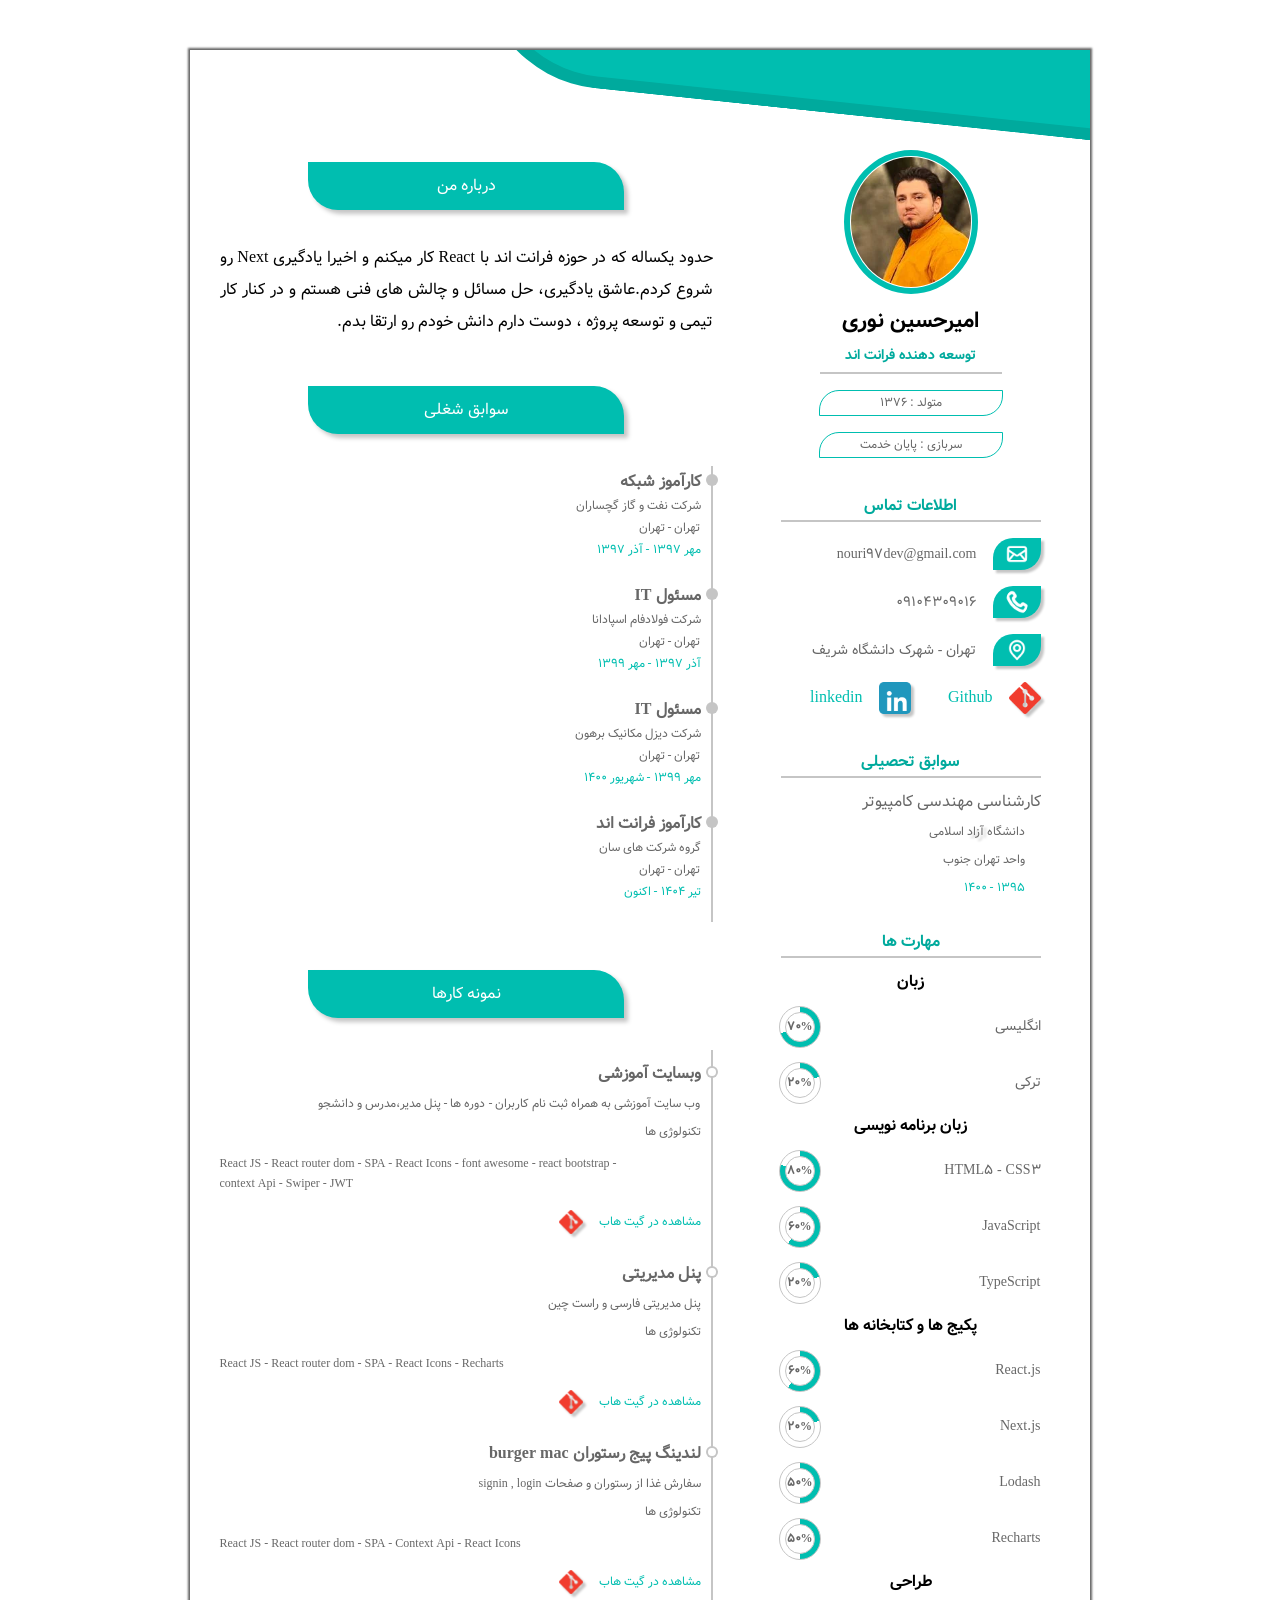
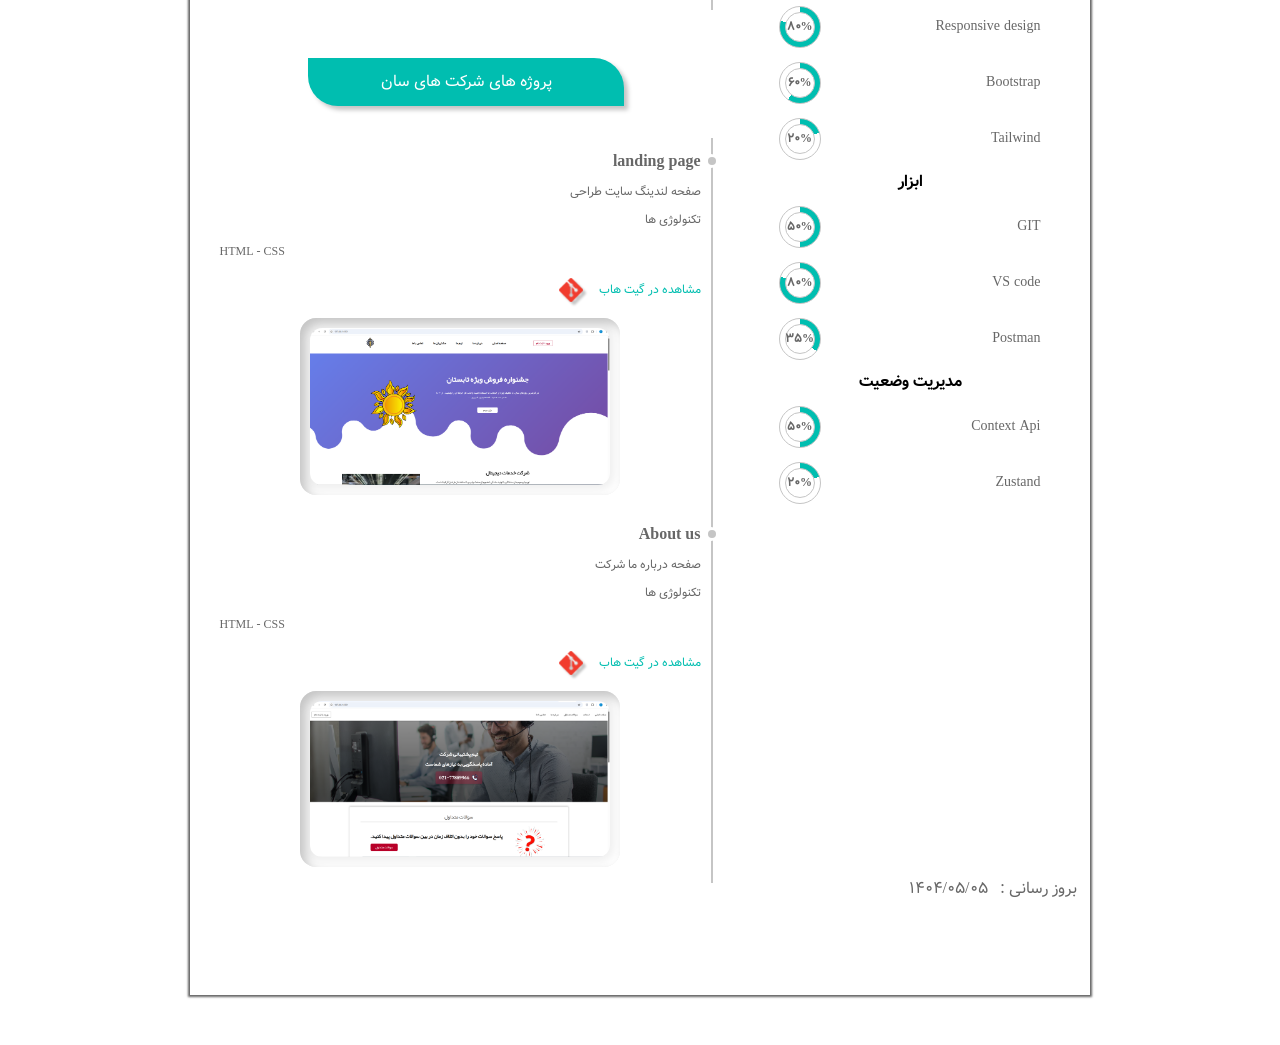
==== commit 0cd4396e: "style:fix style son__portfolio__title pointer" ====
--- a/src/index.html
+++ b/src/index.html
@@ -132,7 +132,7 @@
             <h3 class="aside__section__title">پروژه های شرکت های سان</h3>
             <div class="aside__section__content">
               <div class="aside__section__portfolio portfolio-1">
-                <div class="portfolio__title">landing page</div>
+                <div class="son__portfolio__title">landing page</div>
                 <div class="portfolio__desc">صفحه لندینگ سایت طراحی</div>
                 <div class="portfolio__technologies__name">تکنولوژی ها</div>
                 <div class="portfolio__technologies__list">HTML - CSS</div>
@@ -159,7 +159,7 @@
                 </div>
               </div>
               <div class="aside__section__portfolio portfolio-2">
-                <div class="portfolio__title">About us</div>
+                <div class="son__portfolio__title">About us</div>
                 <div class="portfolio__desc">صفحه درباره ما شرکت</div>
                 <div class="portfolio__technologies__name">تکنولوژی ها</div>
                 <div class="portfolio__technologies__list">HTML - CSS</div>
--- a/src/style/style.css
+++ b/src/style/style.css
@@ -477,7 +477,35 @@
   border-radius: 50%;
   color:var(--color-gray)
 }
+
 /*portfolio-demo*/
+.son__portfolio__title{
+color: var(--color-gray);
+font-size: 16px;
+font-weight: 600;
+position: relative;
+}
+.son__portfolio__title::after{
+position: absolute;
+content: "";
+height: 8px;
+width: 8px;
+background-color: var(--color-gray-light);
+top: 3px;
+right: -15px;
+border-radius: 50%;
+}
+.son__portfolio__title::before{
+position: absolute;
+content: "";
+height: 14px;
+width: 14px;
+background-color: var(--color-white);
+top: 0px;
+right: -17px;
+border-radius: 50%;
+}
+
 .portfolio__demo{
       padding: 10px;
       border-radius: 16px;
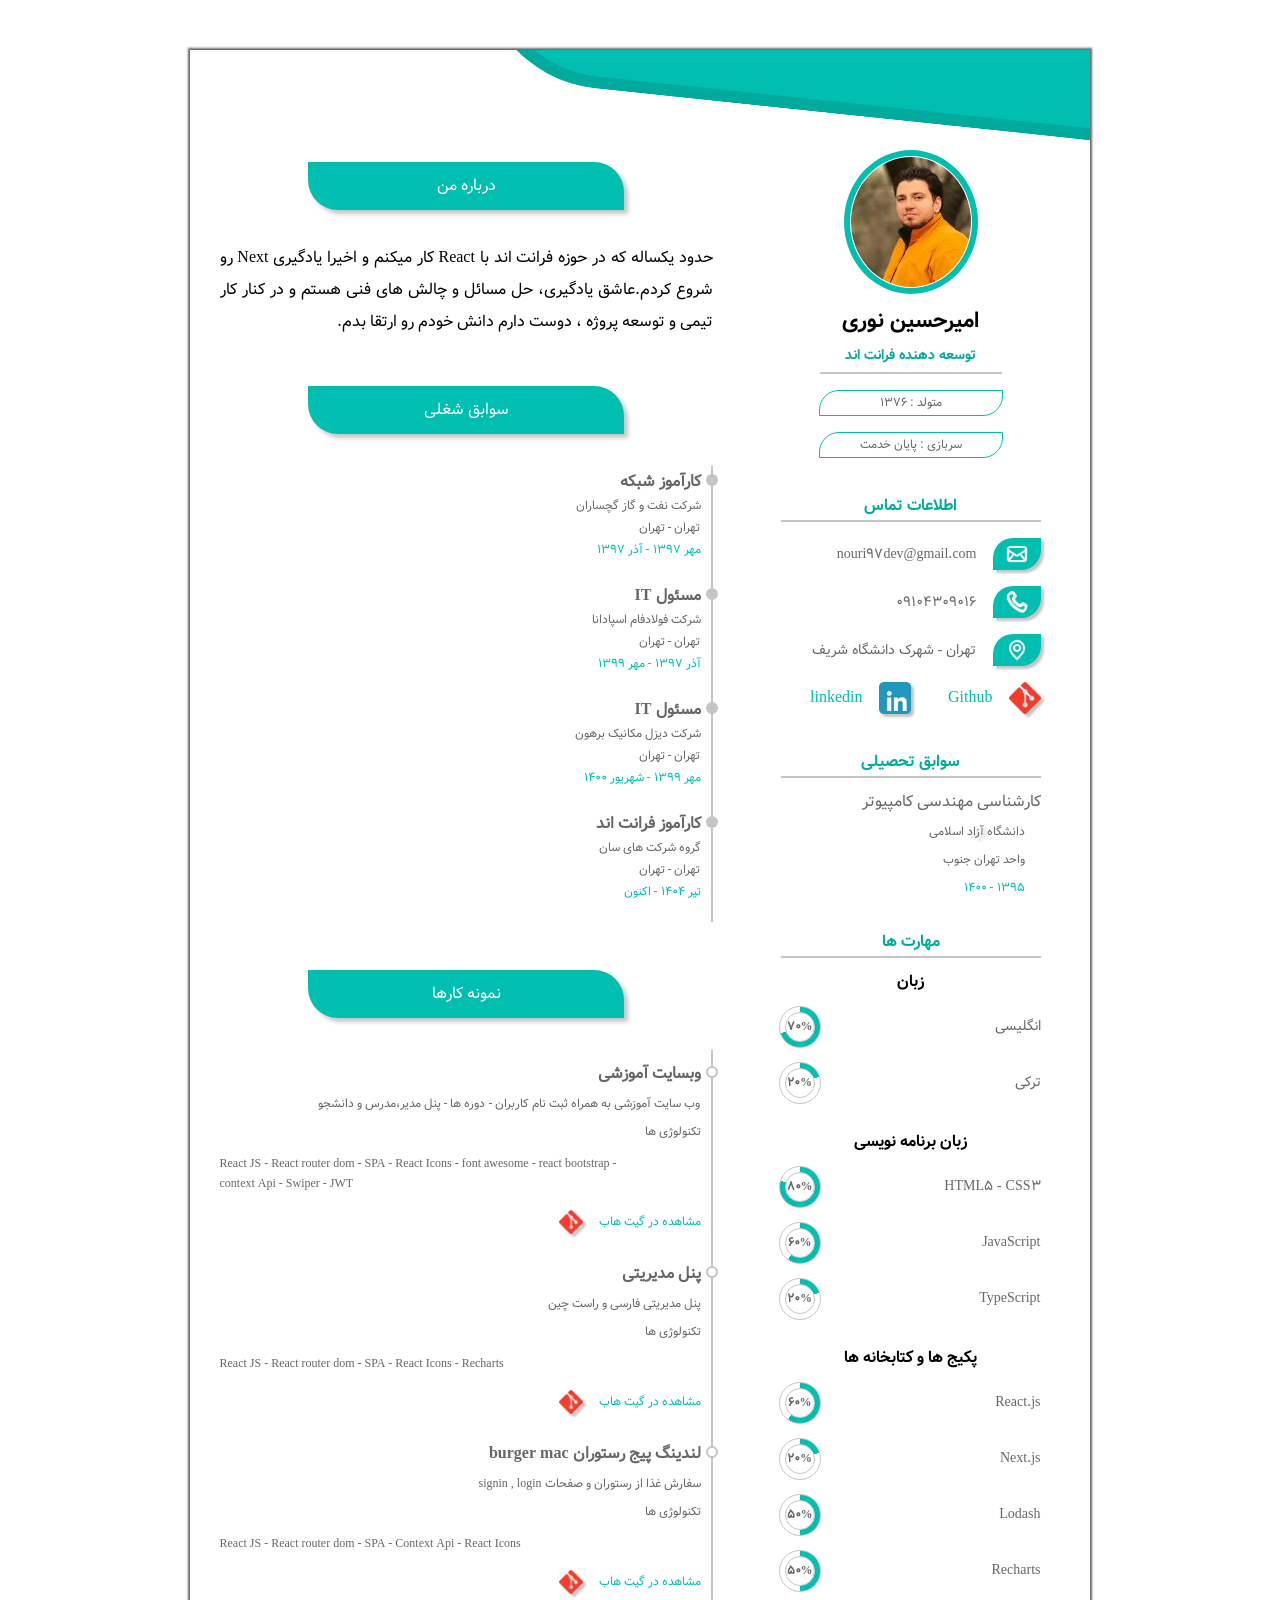
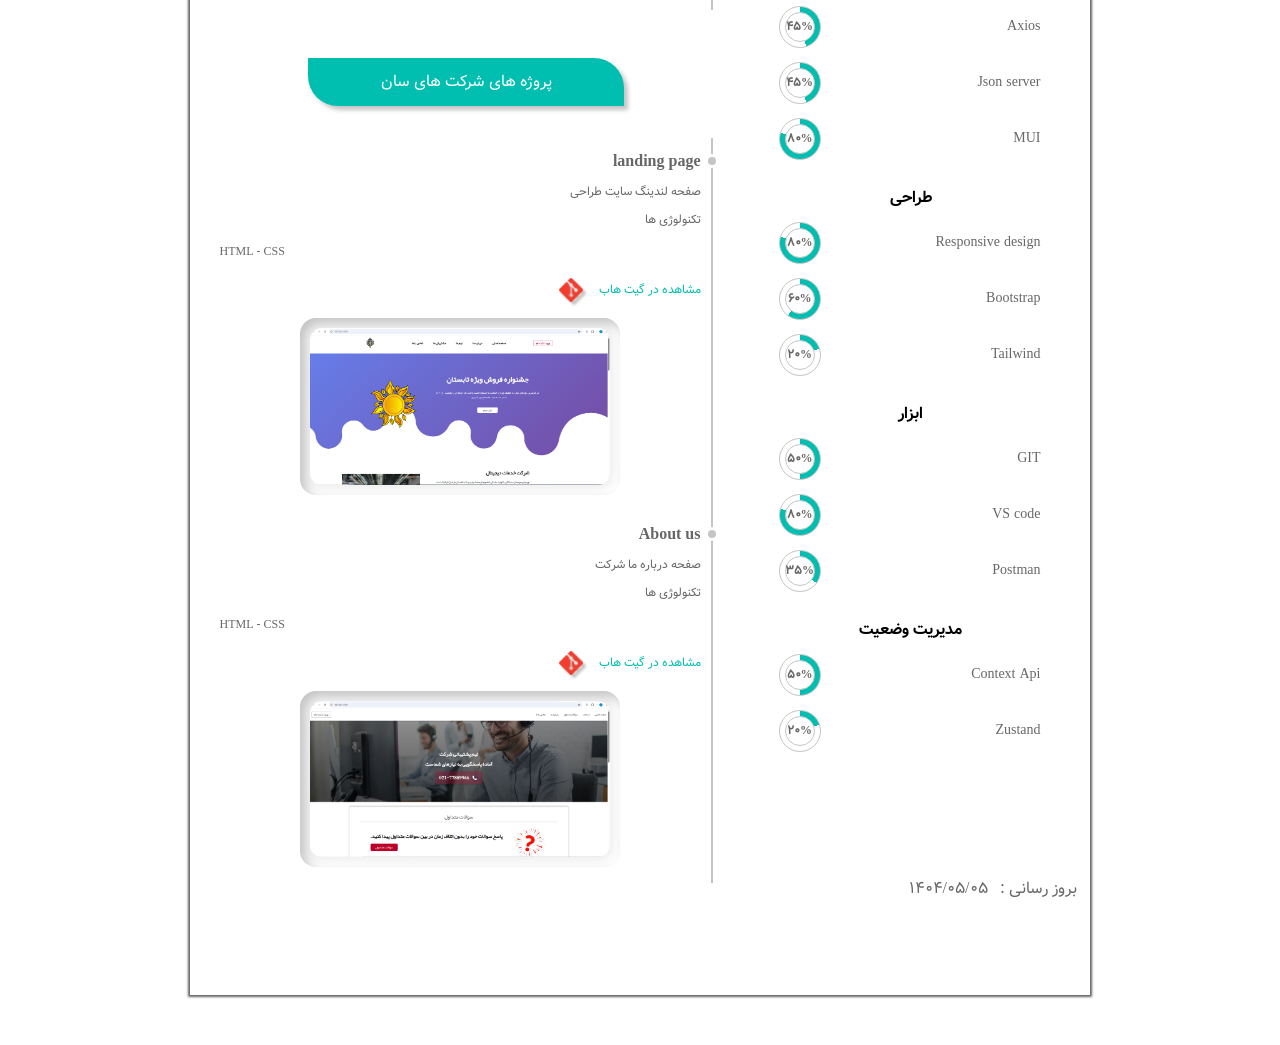
==== commit b9e2ef88: "feat:add 3more skills - style:fix row gap of skills" ====
--- a/src/index.html
+++ b/src/index.html
@@ -358,6 +358,30 @@
                       </div>
                     </div>
                   </div>
+                  <div class="skill__wrapper">
+                    <div class="skill__title">Axios</div>
+                    <div class="skill__average">
+                      <div class="skill__average--circle avr-45">
+                        <div class="skill__average--number">45%</div>
+                      </div>
+                    </div>
+                  </div>
+                  <div class="skill__wrapper">
+                    <div class="skill__title">Json server</div>
+                    <div class="skill__average">
+                      <div class="skill__average--circle avr-45">
+                        <div class="skill__average--number">45%</div>
+                      </div>
+                    </div>
+                  </div>
+                  <div class="skill__wrapper">
+                    <div class="skill__title">MUI</div>
+                    <div class="skill__average">
+                      <div class="skill__average--circle avr-80">
+                        <div class="skill__average--number">80%</div>
+                      </div>
+                    </div>
+                  </div>
                 </div>
                 <div class="Skill__category">
                   <h3 class="Skill__category__title">طراحی</h3>
--- a/src/style/style.css
+++ b/src/style/style.css
@@ -424,7 +424,7 @@
     justify-content: center;
     align-items: center;
     flex-direction: column;
-    row-gap: 16px;
+    row-gap: 32px;
 }
 .Skill__category{
 display: flex;
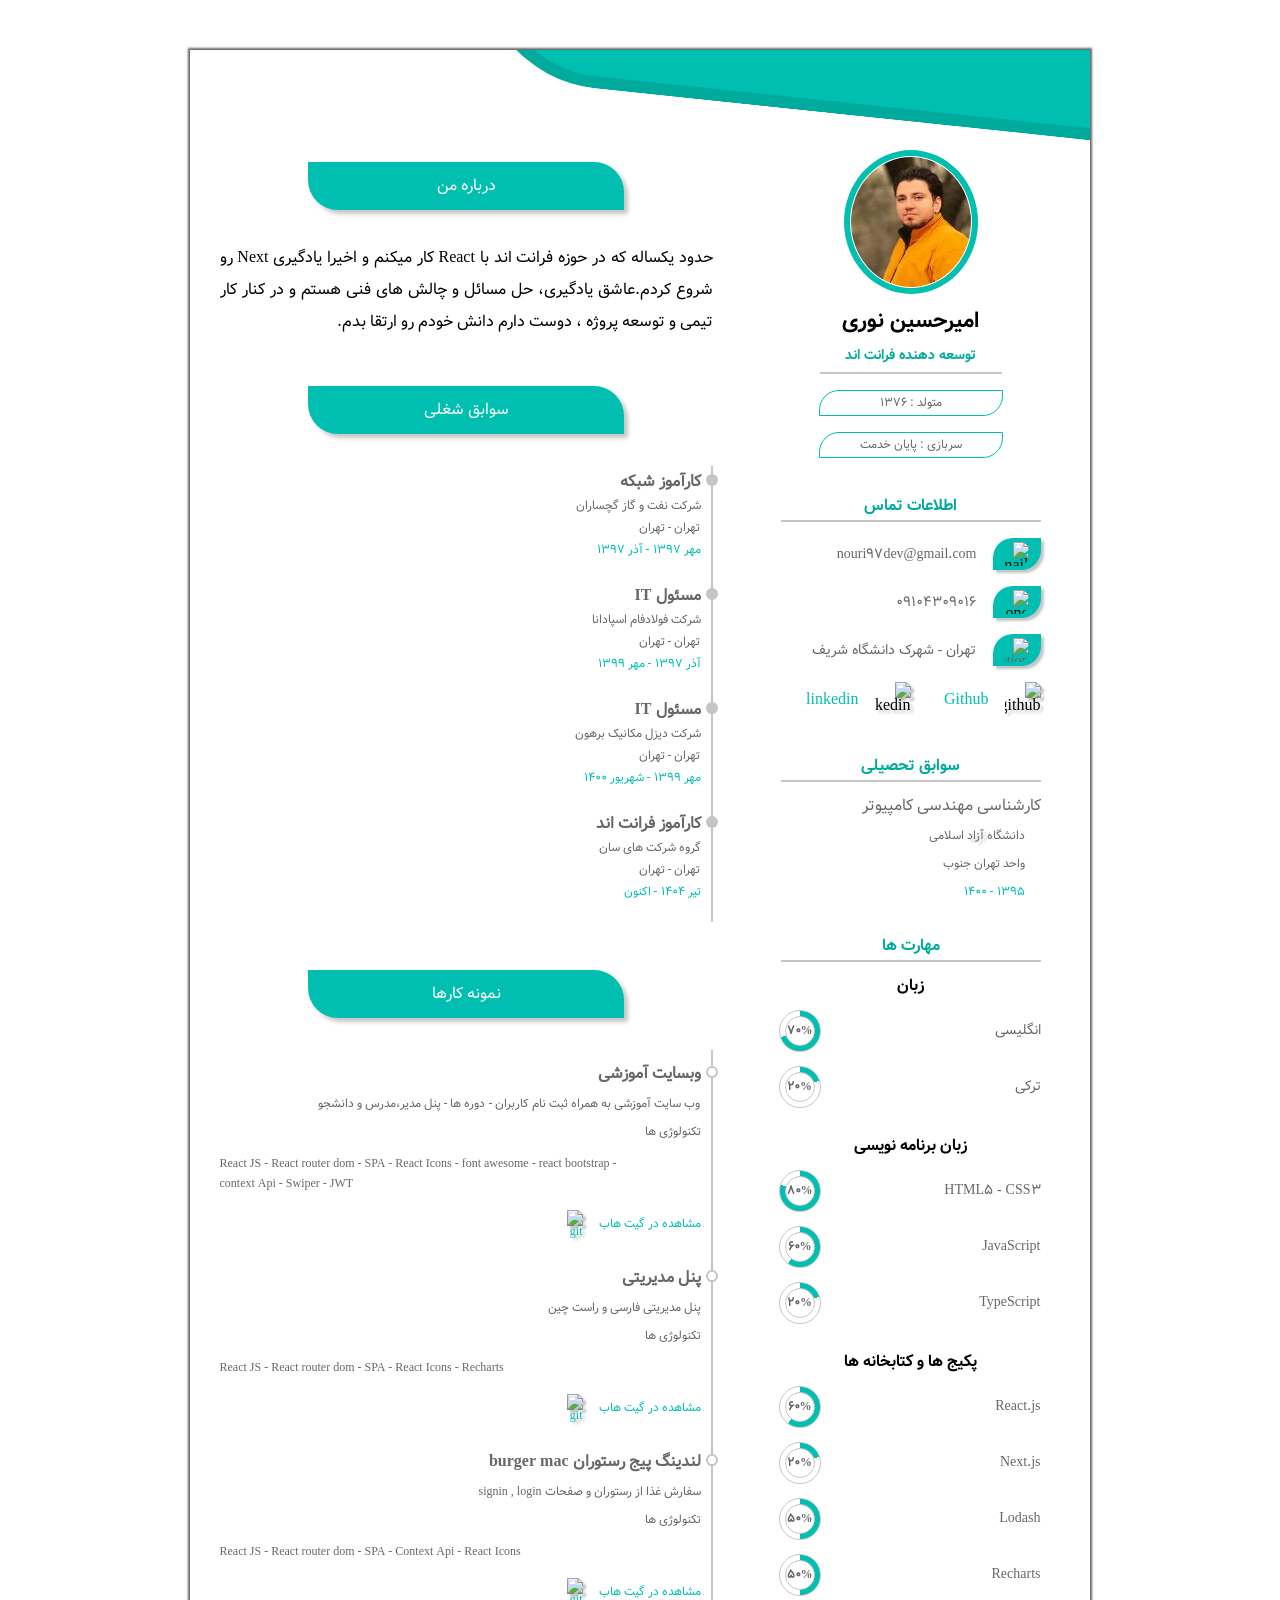
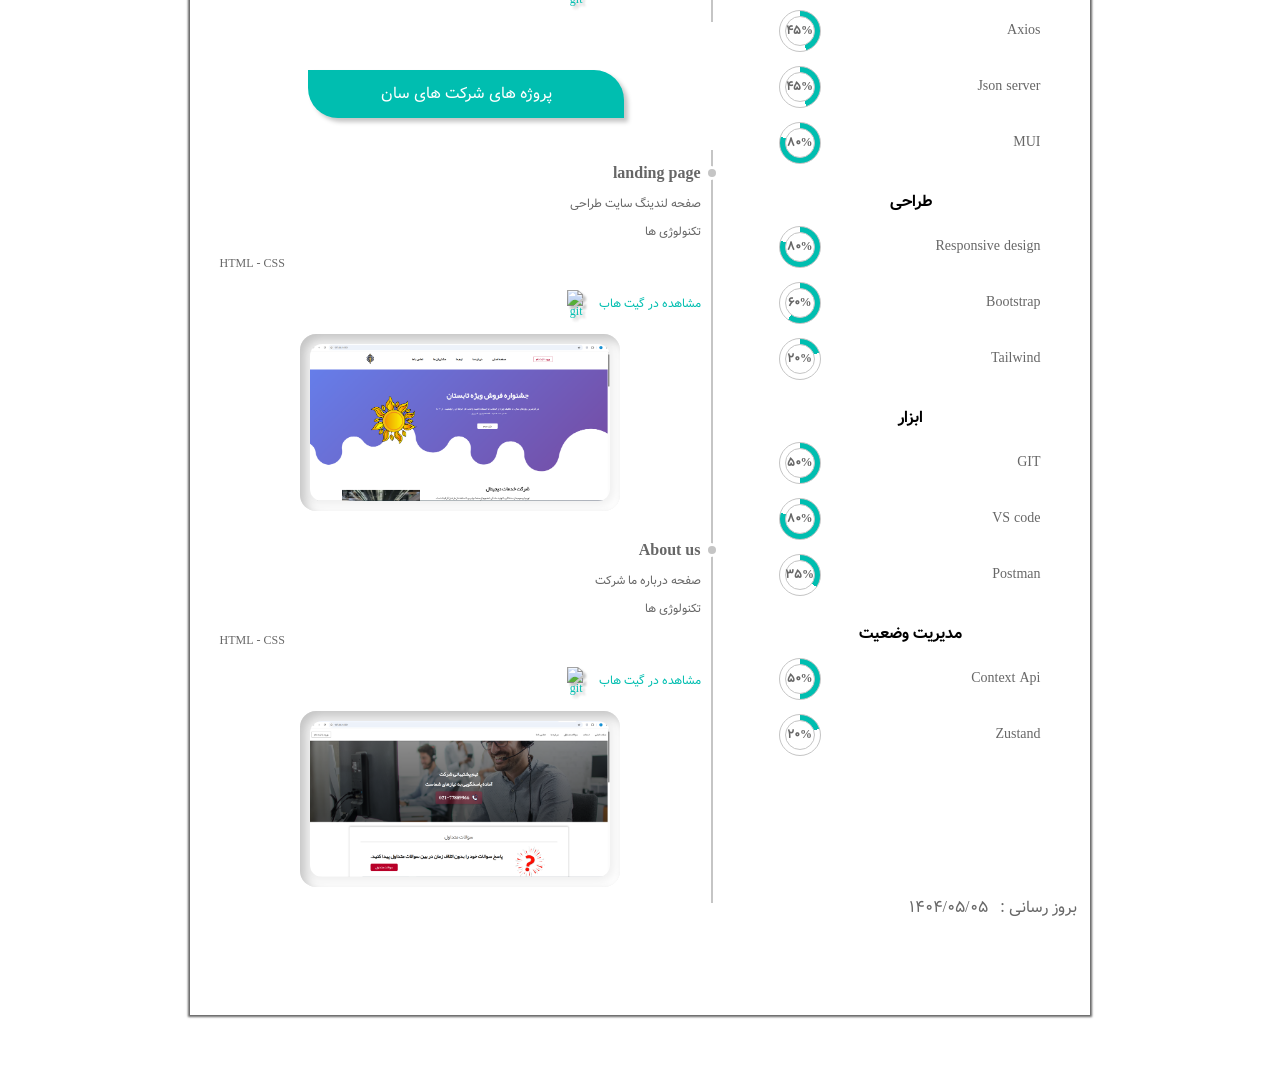
==== commit df09ad01: "refactor:change png with svg of icons" ====
--- a/src/index.html
+++ b/src/index.html
@@ -84,7 +84,7 @@
                     target="_blank"
                     >مشاهده در گیت هاب
                     <span class="portfolio__technologies__image">
-                      <img src="../assets/icons/github.webp" alt="git" /> </span
+                      <img src="../assets/icons/git.svg" alt="git" /> </span
                   ></a>
                 </div>
               </div>
@@ -101,7 +101,7 @@
                     target="_blank"
                     >مشاهده در گیت هاب
                     <span class="portfolio__technologies__image">
-                      <img src="../assets/icons/github.webp" alt="git" /> </span
+                      <img src="../assets/icons/git.svg" alt="git" /> </span
                   ></a>
                 </div>
               </div>
@@ -122,7 +122,7 @@
                     target="_blank"
                     >مشاهده در گیت هاب
                     <span class="portfolio__technologies__image">
-                      <img src="../assets/icons/github.webp" alt="git" /> </span
+                      <img src="../assets/icons/git.svg" alt="git" /> </span
                   ></a>
                 </div>
               </div>
@@ -142,7 +142,7 @@
                     target="_blank"
                     >مشاهده در گیت هاب
                     <span class="portfolio__technologies__image">
-                      <img src="../assets/icons/github.webp" alt="git" /> </span
+                      <img src="../assets/icons/git.svg" alt="git" /> </span
                   ></a>
                 </div>
                 <div class="portfolio__demo">
@@ -169,7 +169,7 @@
                     target="_blank"
                     >مشاهده در گیت هاب
                     <span class="portfolio__technologies__image">
-                      <img src="../assets/icons/github.webp" alt="git" /> </span
+                      <img src="../assets/icons/git.svg" alt="git" /> </span
                   ></a>
                 </div>
                 <div class="portfolio__demo">
@@ -214,7 +214,7 @@
                   <span
                     ><img
                       class="contact-information__img"
-                      src="../assets/icons/mail.png"
+                      src="../assets/icons/mail.svg"
                       alt="mail" /></span
                   ><a href="mailto:nouri97dev@gmail.com" target="_blank"
                     >nouri97dev@gmail.com</a
@@ -224,7 +224,7 @@
                   <span
                     ><img
                       class="contact-information__img"
-                      src="../assets/icons/call.png"
+                      src="../assets/icons/phone.svg"
                       alt="phone"
                   /></span>
                   <a href="tel:+989104309016">09104309016</a>
@@ -233,7 +233,7 @@
                   <span
                     ><img
                       class="contact-information__img"
-                      src="../assets/icons/loc.png"
+                      src="../assets/icons/loc.svg"
                       alt="location"
                   /></span>
                   تهران - شهرک دانشگاه شریف
@@ -242,7 +242,7 @@
                   <div class="contact-information__link d-flex">
                     <span
                       ><img
-                        src="../assets/icons/linkedin.webp"
+                        src="../assets/icons/linkedin.svg"
                         alt="linkedin" /></span
                     ><a href="https://linkedin.com" target="_blank">
                       linkedin
@@ -250,9 +250,7 @@
                   </div>
                   <div class="contact-information__link d-flex">
                     <span
-                      ><img
-                        src="../assets/icons/github.webp"
-                        alt="github" /></span
+                      ><img src="../assets/icons/git.svg" alt="github" /></span
                     ><a href="https://github.com/amirnouri97" target="_blank">
                       Github
                     </a>
--- a/src/style/style.css
+++ b/src/style/style.css
@@ -305,7 +305,7 @@
 font-size: 12px;
 }
 .portfolio__technologies__image img{
-width: 24px;
+width: 28px;
 }
 .portfolio__link a{
      color: var(--color-green-light);
@@ -415,8 +415,8 @@
     font-size: 16px;
 }
 .contact-information__link img{
-    width: 32px;
-    height: 32px;
+    width: 36px;
+    height: 36px;
 }
 /*skills*/
 .main__section__skills{
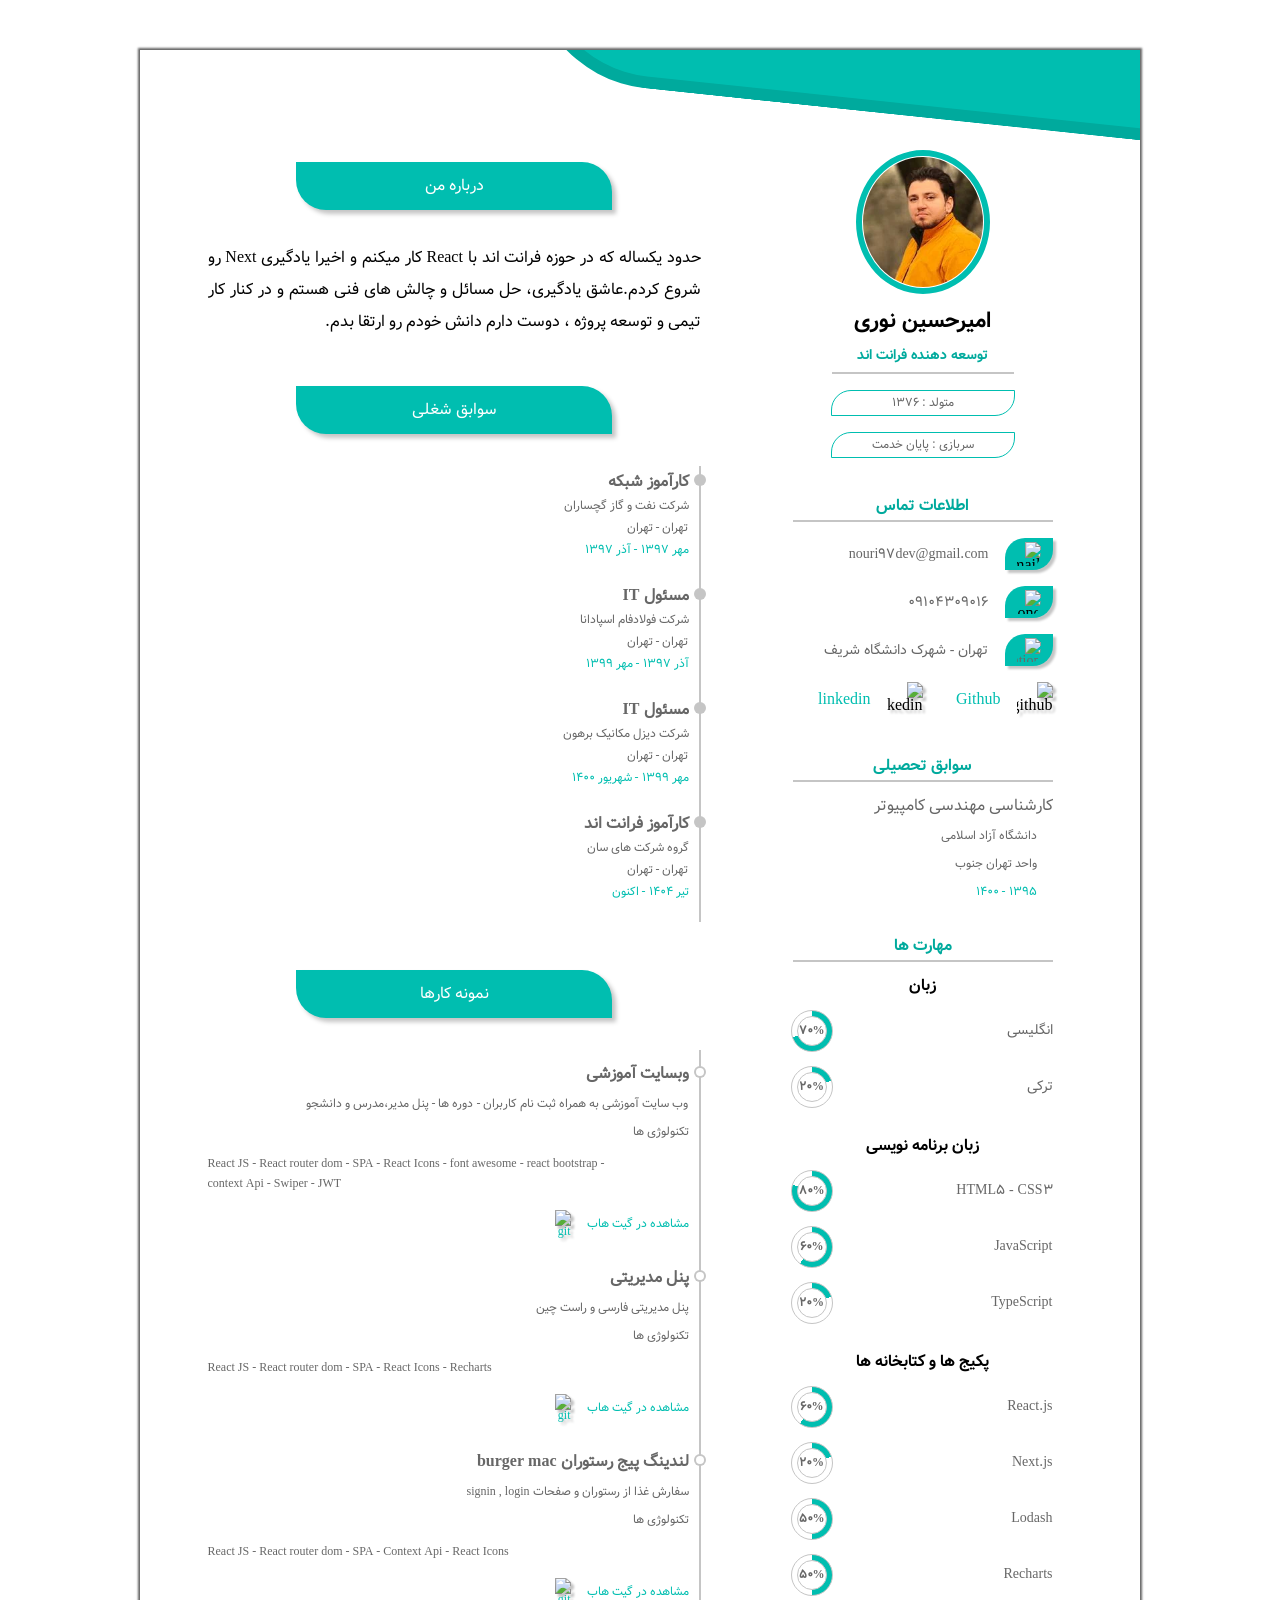
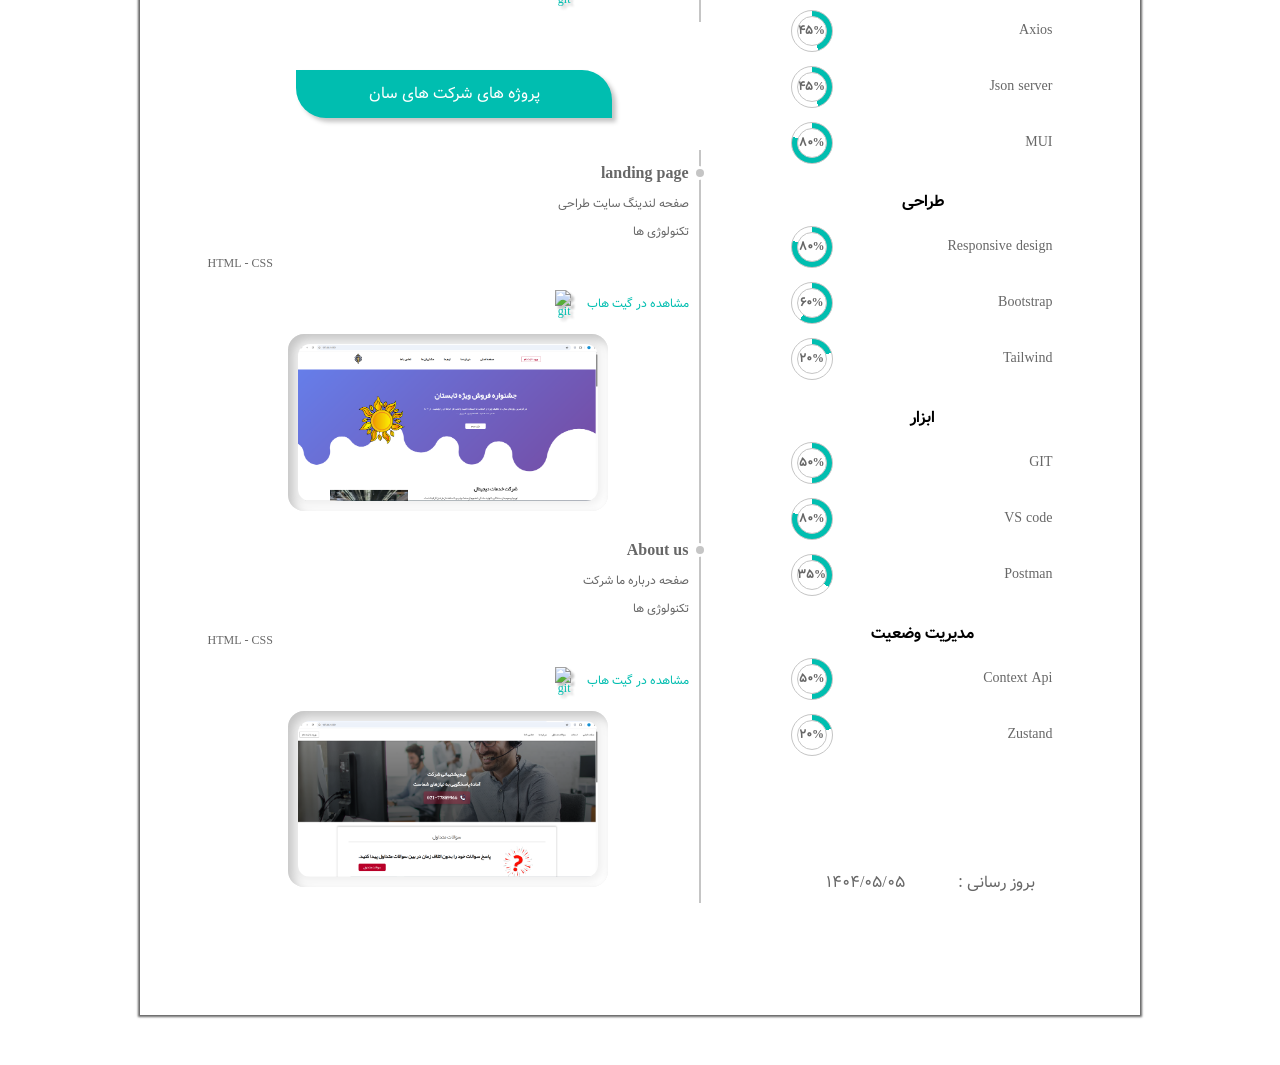
==== commit ffba171e: "fix style and add preload" ====
--- a/src/index.html
+++ b/src/index.html
@@ -3,6 +3,8 @@
   <head>
     <meta charset="UTF-8" lang="fa-IR" dir="rtl" />
     <link rel="shortcut icon" href="favicon.ico" type="image/x-icon" />
+
+    <link rel="preload" href="style.css" as="style" />
     <link rel="stylesheet" href="./style/style.css" />
     <link rel="stylesheet" href="./style/reset.css" />
     <meta name="viewport" content="width=device-width, initial-scale=1.0" />
@@ -264,9 +266,7 @@
             <div class="main__section__content">
               <div class="main__section__education">
                 <div class="education__title">کارشناسی مهندسی کامپیوتر</div>
-                <div class="education__university">
-                  دانشگاه <span>آزاد</span> اسلامی
-                </div>
+                <div class="education__university">دانشگاه آزاد اسلامی</div>
                 <div class="education__city">واحد تهران جنوب</div>
                 <div class="education__duration">1395 - 1400</div>
               </div>
--- a/src/style/style.css
+++ b/src/style/style.css
@@ -27,8 +27,10 @@
 }
 :root{
     --color-white:#fff;
+    --color-white-100:#f0f0f0;
     --color-black:#000;
     --color-gray:#676767;
+    --color-gray-dark:#333;
     --color-gray-light:#c5c5c5;
     --color-green-dark:#00aa9d;
     --color-green-light:#00beb0;
@@ -46,7 +48,7 @@
    
 }
 span{
-    filter: drop-shadow(3px 3px 1px #c5c5c5);
+    filter: drop-shadow(3px 3px 1px var(--color-gray-light));
 }
 .wrapper{
     position: relative;
@@ -54,7 +56,7 @@
     padding-top: 80px;
     align-items: center;
     justify-content: center;
-    width: 900px;
+    width: 1000px;
     /* height: 1122px; */
     min-height: 1022px;
     background-color: var(--color-white);
@@ -74,7 +76,7 @@
     max-height: auto;
     display: flex;
     justify-content: center;
-    gap: 48px;
+    gap: 72px;
 }
 /*header__design*/
 .header__design{
@@ -184,7 +186,7 @@
 }
 .aside__section__title{
 background-color: var(--color-green-light);
-filter: drop-shadow(4px 4px 2px #c5c5c5);
+filter: drop-shadow(4px 4px 2px var(--color-gray-light));
 font-size: 16px;
 color: var(--color-white);
 border-radius: 0 30px 0 30px;
@@ -460,7 +462,7 @@
   align-items: center;
   justify-content: center;
   font-size: 24px;
-  color: #333;
+  color: var(--color-gray-dark);
   font-weight: bold;
   border: 1px solid var(--color-gray-light);
 }
@@ -509,7 +511,7 @@
 .portfolio__demo{
       padding: 10px;
       border-radius: 16px;
-      background: #f0f0f0;
+      background: var(--color-white-100);
       box-shadow: 
         inset 5px 5px 10px var(--color-gray-light),
         inset -5px -5px 10px var(--color-white);
@@ -532,13 +534,13 @@
 .resume__update__date{
     direction: rtl;
     position: absolute;
-    bottom: 4%;
-    right: 0;
+    bottom: 5%;
+    right: 0%;
+    width: 100%;
     text-align: center;
     display: flex;
-    justify-content: space-around;
-    align-items: center;
-    gap: 12px;
+    justify-content: space-evenly;
+    align-items: center;
 }
 .resume__update__date--text,.resume__update__date--time{
     color: var(--color-gray);
